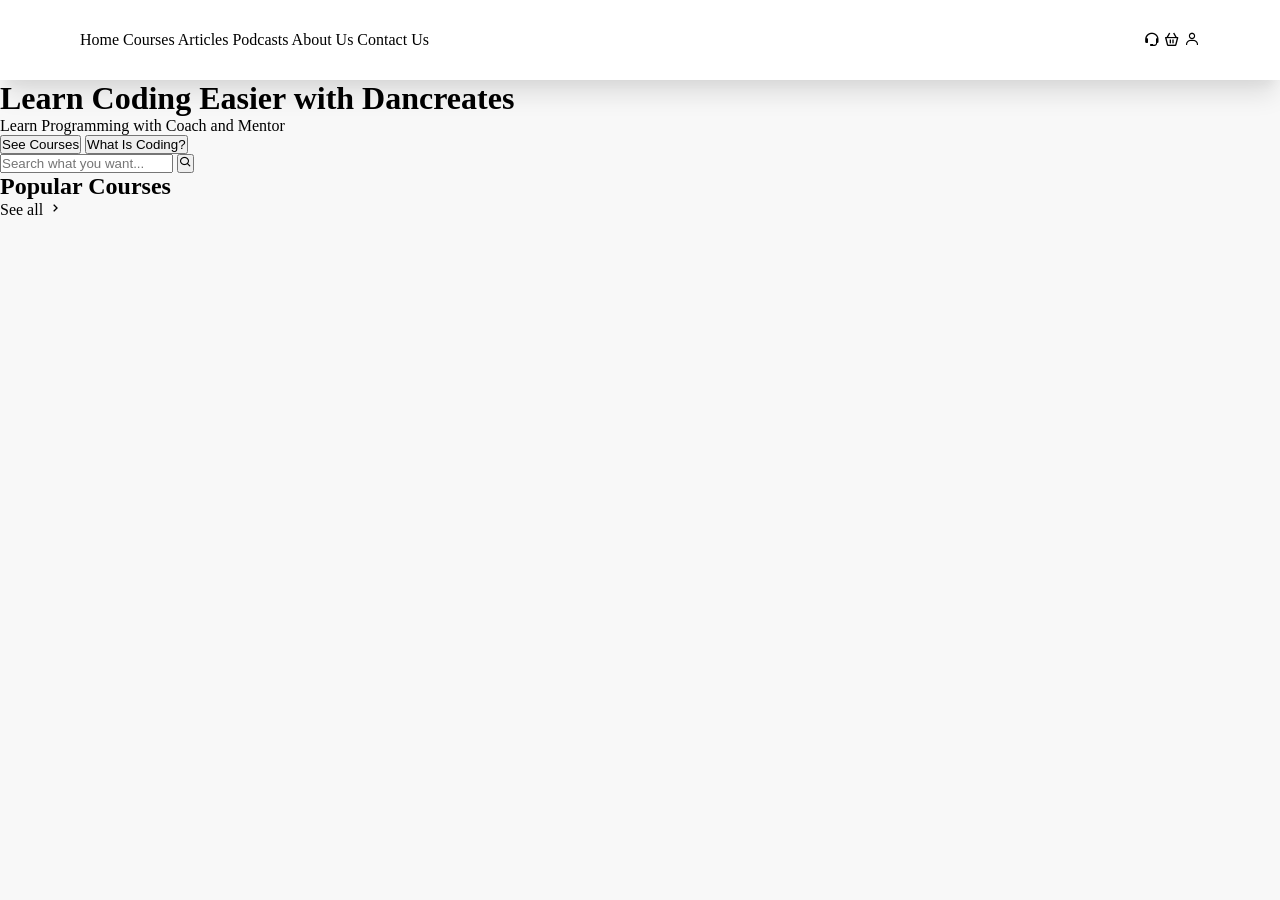
==== index.html @ e84c72ce "modified" ====
<!doctype html>
<html lang="en">
    <head>
        <meta charset="UTF-8">
        <meta name="viewpoint"  content= "width=device-width, initial scale=1.0">
        <link href='https://unpkg.com/boxicons@2.1.4/css/boxicons.min.css' rel='stylesheet'> <!--read about the link-->
        <link rel=" stylesheet" href="style.css">
        <title> Online Education Landing Page | Dancreates</title>
    </head>

    <body>
        <nav>
            <div class = "left">
                <div class = "logo">
                    <!--<img src = "assets/logo.png">-->
                </div>
                <div class = "links">
                    <a href = "#">Home</a> <!--read about this line-->
                    <a href = "#">Courses</a>
                    <a href = "#">Articles</a>
                    <a href = "#">Podcasts</a>
                    <a href = "#">About Us</a>
                    <a href = "#">Contact Us</a>
                </div>
            </div>
            
            <div class = "buttons">
                <a href="#"><i class='bx bx-support'></i></a>  <!--read about this line-->
                <a href="#"><i class='bx bx-basket'></i></a>
                <a href="#"><i class='bx bx-user'></i></a>
            </div>
        </nav>

        <header>  <!--more readiing-->
            <div class = "info">
                <h1>Learn Coding Easier with Dancreates</h1>
                <p>Learn Programming with Coach and Mentor</p>
            </div>
            <div class = "buttons">
                <button class = "see-all">See Courses</button>
                <button>What Is Coding?</button>
            </div>
            <div class = "search">
                <input type="text" placeholder = "Search what you want...">
                <button><i class= 'bx bx-search'></i></button>
            </div>            
        </header>
        <div class = "content">
            <div class = "separator">
                <h2>Popular Courses</h2>
                <a href="#">See all <i class = 'bx bx-chevron-right'></i></a>
            </div>
        </div>
    </body>
    
</html>
---- style.css ----
@import url('https://fonts.googleapis.com/css2?family=Lato:ital,wght@0,100;0,300;0,400;0,700;0,900;1,100;1,300;1,400;1,700;1,900&display=swap');

*{
    margin: 0;
    padding: 0;
    box-sizing: border-box; /*read about box-sizing*/
    font-family: 'Lato' sans-serif;
}

a{
    text-decoration: none;
    color: #000;
    transition: all 0.3s ease; /*read about transition*/
}

a:hover{
    color: #4361ee;
}

body{
    background-color: #f8f8f8;
}

nav{
    display: flex; /*read about display*/
    align-items: center;
    justify-content: space-between; /*read about justify-content*/
    padding:0 80px;
    height: 80px; /*read*/
    background-color: #fff;
    box-shadow: rgba(0, 0, 0, 0.1) 0px 20px 25px -5px,  rgba(0, 0, 0, 0.04) 0px 10px 10px -5px;
}

nav.lef{
    display: flex;
    align-items: center;
    gap: 20px;
}


nav.buttons{
    display: flex;
    gap: 14px;
}
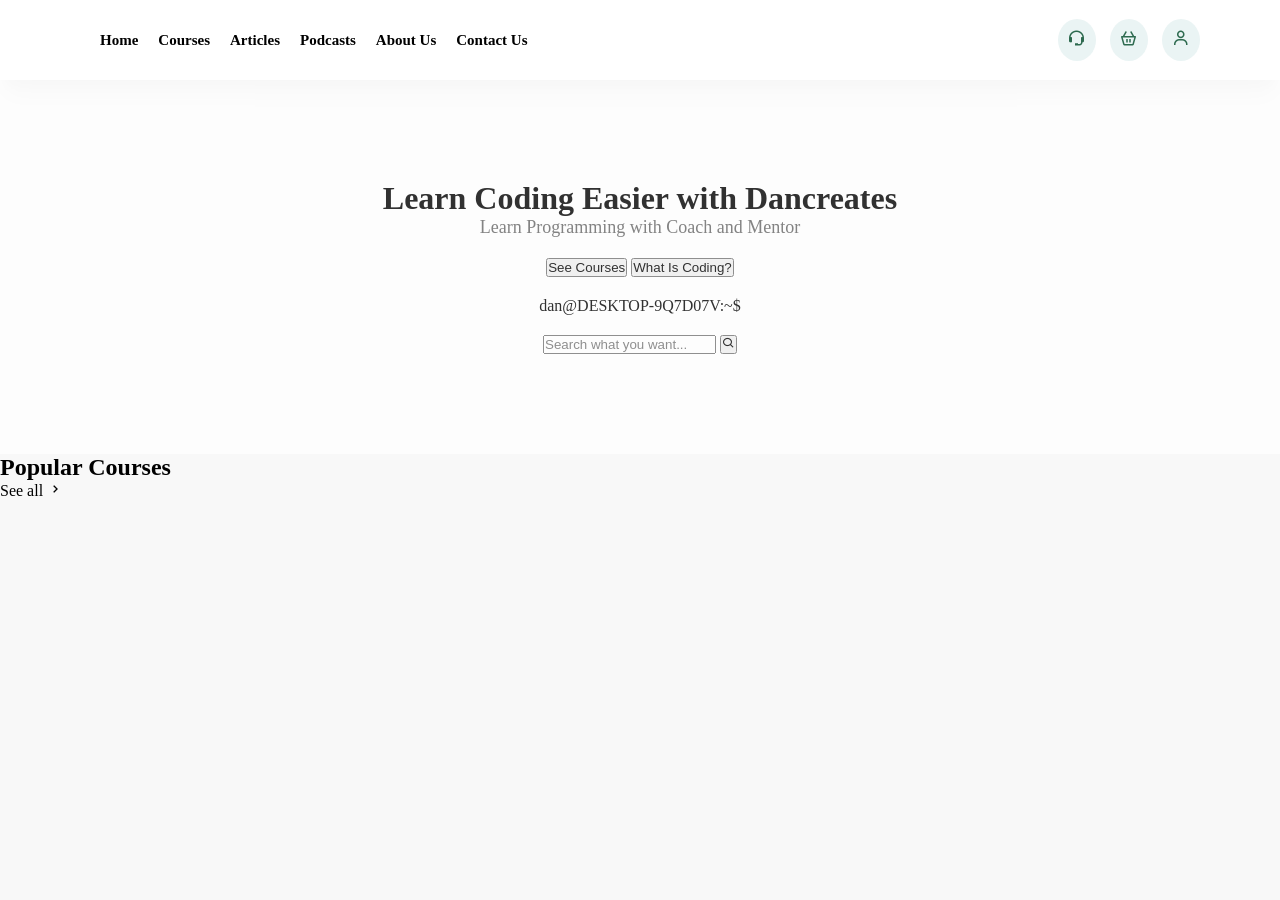
==== commit fb04ea9e: "Update project" ====
--- a/index.html
+++ b/index.html
@@ -40,7 +40,7 @@
                 <button class = "see-all">See Courses</button>
                 <button>What Is Coding?</button>
             </div>
-            <div class = "search">
+dan@DESKTOP-9Q7D07V:~$             <div class = "search">
                 <input type="text" placeholder = "Search what you want...">
                 <button><i class= 'bx bx-search'></i></button>
             </div>            
--- a/style.css
+++ b/style.css
@@ -31,14 +31,54 @@
     box-shadow: rgba(0, 0, 0, 0.1) 0px 20px 25px -5px,  rgba(0, 0, 0, 0.04) 0px 10px 10px -5px;
 }
 
-nav.lef{
+nav .left{
     display: flex;
     align-items: center;
     gap: 20px;
 }
 
+/*nav .left .logo img*/
 
-nav.buttons{
+nav .left .links{
+    display: flex;
+    gap: 20px;
+    font-size: 15px;
+    font-weight: bold;
+}
+
+nav .buttons{       /*where are working*/
     display: flex;
     gap: 14px;
 }
+
+nav .buttons a{
+    background-color: #eaf4f4;
+    padding: 10px;
+    color: #2d6a4f;
+    border-radius: 50%;
+    font-size: 18px;
+}
+
+header{
+    display: flex;
+    flex-direction: column;
+    align-items: center;
+    padding: 100px 0;/*top and bottom padding set to 100px while left and right padding is set to 0*/
+    justify-content: center;
+    text-align: center;
+    gap: 20px;
+    background-color: #fff;
+    opacity: 0.8;
+    /*background image*/
+}
+
+header .info h1{
+    font-weight: 900;
+    background:#fff;
+}
+
+header .info p{
+    color: #666;
+    font-size: 18px;
+    margin-top: 
+}
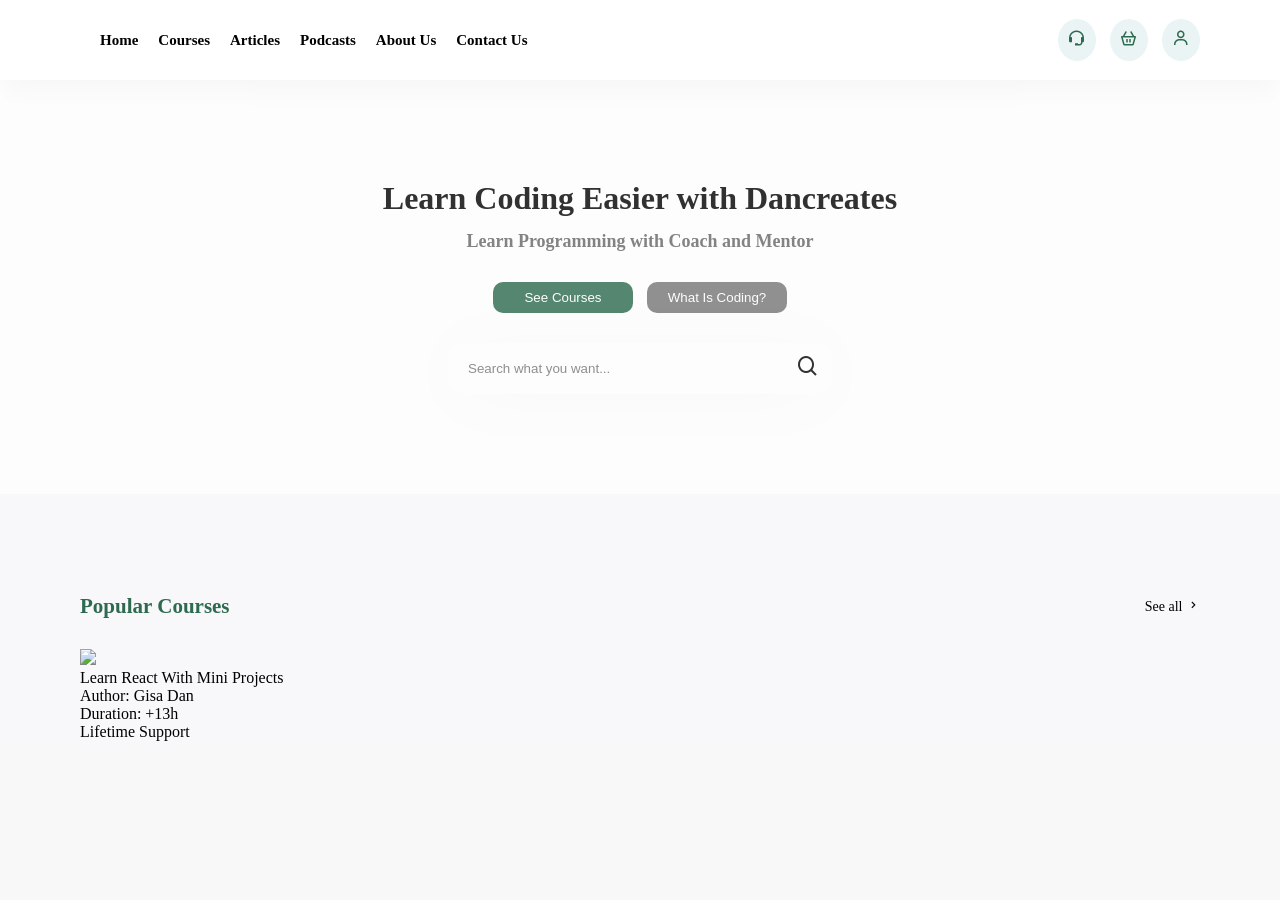
==== commit 307c60bd: "added course 1" ====
--- a/index.html
+++ b/index.html
@@ -40,9 +40,9 @@
                 <button class = "see-all">See Courses</button>
                 <button>What Is Coding?</button>
             </div>
-dan@DESKTOP-9Q7D07V:~$             <div class = "search">
+            <div class = "search">
                 <input type="text" placeholder = "Search what you want...">
-                <button><i class= 'bx bx-search'></i></button>
+             <button><i class= 'bx bx-search'></i></button>
             </div>            
         </header>
         <div class = "content">
@@ -50,6 +50,19 @@
                 <h2>Popular Courses</h2>
                 <a href="#">See all <i class = 'bx bx-chevron-right'></i></a>
             </div>
+            <div class="courses">
+                <div class="item">
+                    <div class="top">
+                        <img src = "assets/courses-1.jpg">
+                        <div class="info">
+                            <a href="#">Learn React With Mini Projects</a>
+                            <p>Author: Gisa Dan</p>
+                            <p>Duration: +13h</p>
+                            <p>Lifetime Support</p>
+                        </div>
+                    </div>
+                </div>
+            </div>
         </div>
     </body>
     
--- a/style.css
+++ b/style.css
@@ -80,5 +80,72 @@
 header .info p{
     color: #666;
     font-size: 18px;
-    margin-top: 
+    margin-top: 14px;
+    font-weight: bold;
+    background: #fff;
 }
+
+header .buttons{
+    display: flex;
+    gap: 14px;
+    margin-top: 10px;
+}
+
+header .buttons button{
+    border: none;
+    padding: 8px;
+    width: 140px;
+    border-radius: 10px;
+    background-color: #777;
+    color:#fff;
+    cursor: pointer;
+}
+
+header .buttons button.see-all{
+    background-color: #2d6a4f;
+}
+
+header .search{
+    position: relative;
+    width: 30%;
+    margin-top: 10px;
+}
+
+header .search input{
+    width: 100%;
+    padding: 18px 20px;
+    border: none;
+    border-radius: 18px;
+    box-shadow: 0px 4px 70px -10px rgba(0, 0, 0, 0.06);
+    outline: none;
+}
+
+header .search button{
+    position: absolute;
+    right: 0;
+    padding: 12px;
+    font-size: 24px;
+    border: none;
+    background-color: transparent;
+    cursor: pointer;
+}
+
+.content{
+    background-color: #f8f8fa;
+    padding: 100px 80px 0;
+}
+
+.content .separator{
+    display: flex;
+    align-items: center;
+    gap: 2px;
+    color: #2d6a4f;
+    font-size: 14px;
+}
+
+.content .separator{
+    display: flex;
+    align-items: center;
+    justify-content: space-between;
+    margin-bottom:30px;
+}
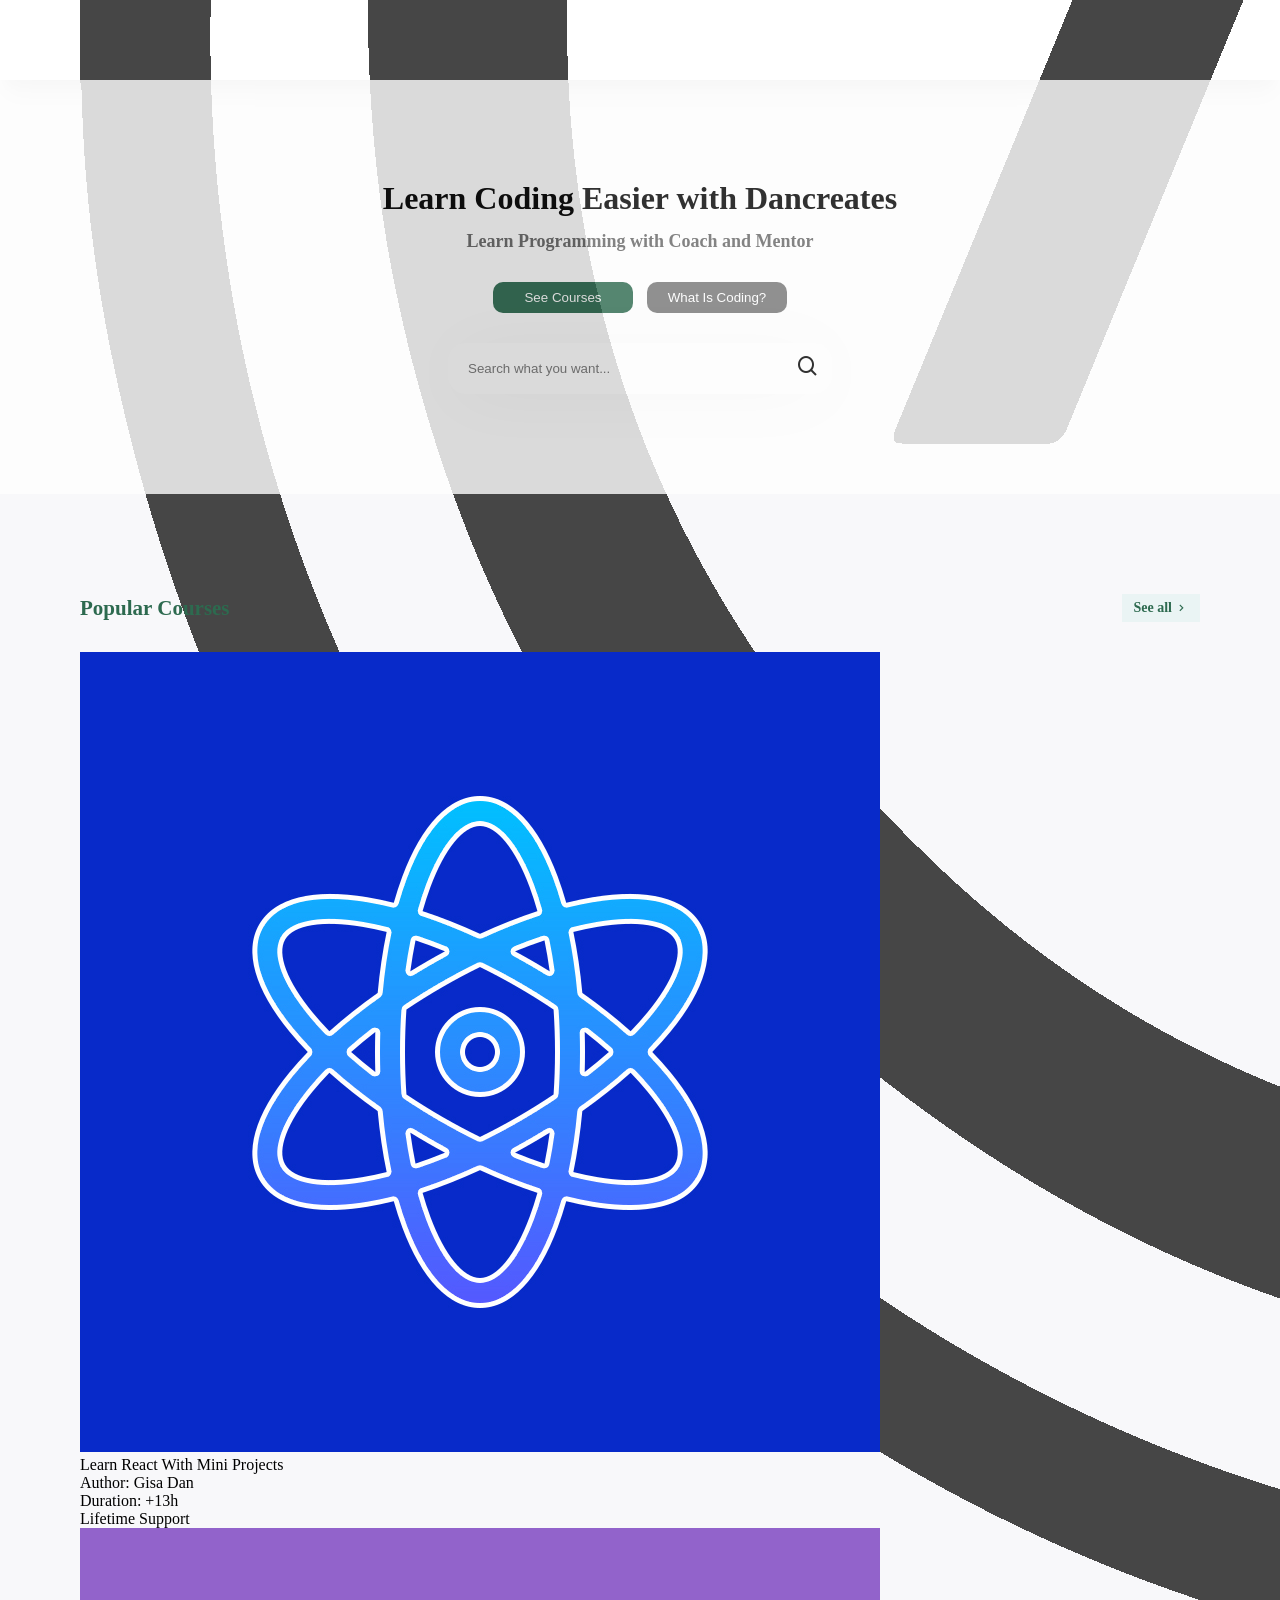
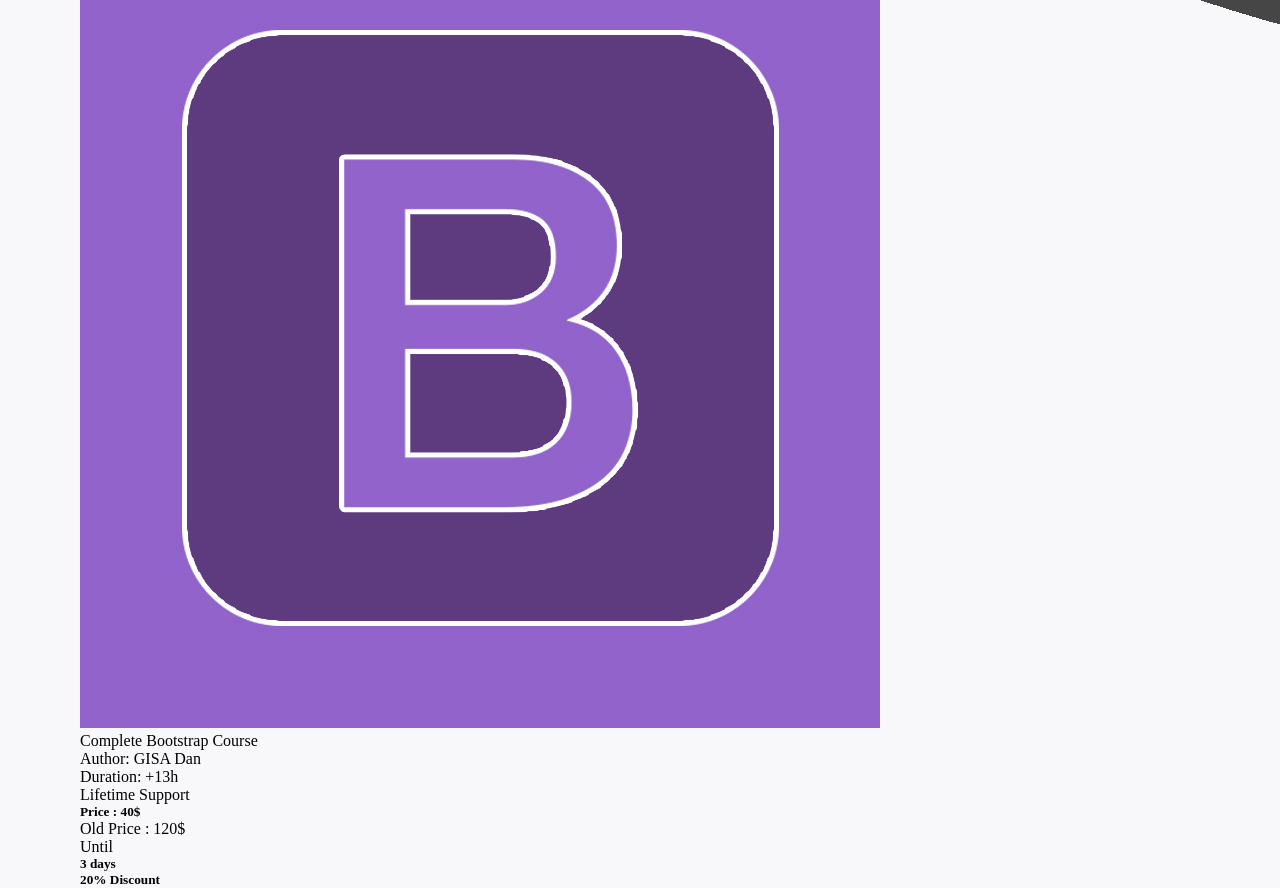
==== commit 66d26d07: "added course2" ====
--- a/index.html
+++ b/index.html
@@ -12,7 +12,7 @@
         <nav>
             <div class = "left">
                 <div class = "logo">
-                    <!--<img src = "assets/logo.png">-->
+                    <img src = "assets/logo.png">
                 </div>
                 <div class = "links">
                     <a href = "#">Home</a> <!--read about this line-->
@@ -53,12 +53,36 @@
             <div class="courses">
                 <div class="item">
                     <div class="top">
-                        <img src = "assets/courses-1.jpg">
+                        <img src = "assets/course-1.jpg">
                         <div class="info">
                             <a href="#">Learn React With Mini Projects</a>
                             <p>Author: Gisa Dan</p>
                             <p>Duration: +13h</p>
                             <p>Lifetime Support</p>
+                        </div>
+                    </div>
+                    <div class="item">
+                        <div class="top">
+                            <img src = "assets/course-2.jpg">
+                            <div class="info">
+                                <a href="#">Complete Bootstrap Course</a>
+                                <p>Author: GISA Dan</p>
+                                <p>Duration: +13h</p>
+                                <p>Lifetime Support</p>
+                            </div>
+                        </div>
+                        <div class="bottom">
+                            <div class="price">
+                                <h5>Price : 40$</h5>
+                                <p>Old Price : 120$</p>
+                            </div>
+                            <div class="discount">
+                                <div class="time">
+                                    <p>Until</p>
+                                    <h5>3 days</h5>
+                                </div>
+                                <h5><span>20%</span> Discount</h5>
+                            </div>
                         </div>
                     </div>
                 </div>
--- a/style.css
+++ b/style.css
@@ -1,151 +1,163 @@
-@import url('https://fonts.googleapis.com/css2?family=Lato:ital,wght@0,100;0,300;0,400;0,700;0,900;1,100;1,300;1,400;1,700;1,900&display=swap');
-
-*{
-    margin: 0;
-    padding: 0;
-    box-sizing: border-box; /*read about box-sizing*/
-    font-family: 'Lato' sans-serif;
-}
-
-a{
-    text-decoration: none;
-    color: #000;
-    transition: all 0.3s ease; /*read about transition*/
-}
-
-a:hover{
-    color: #4361ee;
-}
-
-body{
-    background-color: #f8f8f8;
-}
-
-nav{
-    display: flex; /*read about display*/
-    align-items: center;
-    justify-content: space-between; /*read about justify-content*/
-    padding:0 80px;
-    height: 80px; /*read*/
-    background-color: #fff;
-    box-shadow: rgba(0, 0, 0, 0.1) 0px 20px 25px -5px,  rgba(0, 0, 0, 0.04) 0px 10px 10px -5px;
-}
-
-nav .left{
-    display: flex;
-    align-items: center;
-    gap: 20px;
-}
-
-/*nav .left .logo img*/
-
-nav .left .links{
-    display: flex;
-    gap: 20px;
-    font-size: 15px;
-    font-weight: bold;
-}
-
-nav .buttons{       /*where are working*/
-    display: flex;
-    gap: 14px;
-}
-
-nav .buttons a{
-    background-color: #eaf4f4;
-    padding: 10px;
-    color: #2d6a4f;
-    border-radius: 50%;
-    font-size: 18px;
-}
-
-header{
-    display: flex;
-    flex-direction: column;
-    align-items: center;
-    padding: 100px 0;/*top and bottom padding set to 100px while left and right padding is set to 0*/
-    justify-content: center;
-    text-align: center;
-    gap: 20px;
-    background-color: #fff;
-    opacity: 0.8;
-    /*background image*/
-}
-
-header .info h1{
-    font-weight: 900;
-    background:#fff;
-}
-
-header .info p{
-    color: #666;
-    font-size: 18px;
-    margin-top: 14px;
-    font-weight: bold;
-    background: #fff;
-}
-
-header .buttons{
-    display: flex;
-    gap: 14px;
-    margin-top: 10px;
-}
-
-header .buttons button{
-    border: none;
-    padding: 8px;
-    width: 140px;
-    border-radius: 10px;
-    background-color: #777;
-    color:#fff;
-    cursor: pointer;
-}
-
-header .buttons button.see-all{
-    background-color: #2d6a4f;
-}
-
-header .search{
-    position: relative;
-    width: 30%;
-    margin-top: 10px;
-}
-
-header .search input{
-    width: 100%;
-    padding: 18px 20px;
-    border: none;
-    border-radius: 18px;
-    box-shadow: 0px 4px 70px -10px rgba(0, 0, 0, 0.06);
-    outline: none;
-}
-
-header .search button{
-    position: absolute;
-    right: 0;
-    padding: 12px;
-    font-size: 24px;
-    border: none;
-    background-color: transparent;
-    cursor: pointer;
-}
-
-.content{
-    background-color: #f8f8fa;
-    padding: 100px 80px 0;
-}
-
-.content .separator{
-    display: flex;
-    align-items: center;
-    gap: 2px;
-    color: #2d6a4f;
-    font-size: 14px;
-}
-
-.content .separator{
-    display: flex;
-    align-items: center;
-    justify-content: space-between;
-    margin-bottom:30px;
-}+@import url('https://fonts.googleapis.com/css2?family=Lato:ital,wght@0,100;0,300;0,400;0,700;0,900;1,100;1,300;1,400;1,700;1,900&display=swap');
+
+*{
+    margin: 0;
+    padding: 0;
+    box-sizing: border-box; /*read about box-sizing*/
+    font-family: 'Lato' sans-serif;
+}
+
+a{
+    text-decoration: none;
+    color: #000;
+    transition: all 0.3s ease; /*read about transition*/
+}
+
+a:hover{
+    color: #4361ee;
+}
+
+body{
+    background-color: #f8f8f8;
+}
+
+nav{
+    display: flex; /*read about display*/
+    align-items: center;
+    justify-content: space-between; /*read about justify-content*/
+    padding:0 80px;
+    height: 80px; /*read*/
+    background-color: #fff;
+    box-shadow: rgba(0, 0, 0, 0.1) 0px 20px 25px -5px,  rgba(0, 0, 0, 0.04) 0px 10px 10px -5px;
+}
+
+nav .left{
+    display: flex;
+    align-items: center;
+    gap: 20px;
+}
+
+/*nav .left .logo img*/
+
+nav .left .links{
+    display: flex;
+    gap: 20px;
+    font-size: 15px;
+    font-weight: bold;
+}
+
+nav .buttons{       /*where are working*/
+    display: flex;
+    gap: 14px;
+}
+
+nav .buttons a{
+    background-color: #eaf4f4;
+    padding: 10px;
+    color: #2d6a4f;
+    border-radius: 50%;
+    font-size: 18px;
+}
+
+header{
+    display: flex;
+    flex-direction: column;
+    align-items: center;
+    padding: 100px 0;/*top and bottom padding set to 100px while left and right padding is set to 0*/
+    justify-content: center;
+    text-align: center;
+    gap: 20px;
+    background-color: #fff;
+    opacity: 0.8;
+    /*background image*/
+}
+
+header .info h1{
+    font-weight: 900;
+    background:#fff;
+}
+
+header .info p{
+    color: #666;
+    font-size: 18px;
+    margin-top: 14px;
+    font-weight: bold;
+    background: #fff;
+}
+
+header .buttons{
+    display: flex;
+    gap: 14px;
+    margin-top: 10px;
+}
+
+header .buttons button{
+    border: none;
+    padding: 8px;
+    width: 140px;
+    border-radius: 10px;
+    background-color: #777;
+    color:#fff;
+    cursor: pointer;
+}
+
+header .buttons button.see-all{
+    background-color: #2d6a4f;
+}
+
+header .search{
+    position: relative;
+    width: 30%;
+    margin-top: 10px;
+}
+
+header .search input{
+    width: 100%;
+    padding: 18px 20px;
+    border: none;
+    border-radius: 18px;
+    box-shadow: 0px 4px 70px -10px rgba(0, 0, 0, 0.06);
+    outline: none;
+}
+
+header .search button{
+    position: absolute;
+    right: 0;
+    padding: 12px;
+    font-size: 24px;
+    border: none;
+    background-color: transparent;
+    cursor: pointer;
+}
+
+.content{
+    background-color: #f8f8fa;
+    padding: 100px 80px 0;
+}
+
+.content .separator{
+    display: flex;
+    align-items: center;
+    gap: 2px;
+    color: #2d6a4f;
+    font-size: 14px;
+}
+
+.content .separator{
+    display: flex;
+    align-items: center;
+    justify-content: space-between;
+    margin-bottom:30px;
+}
+
+.content .separator a,
+.content .articles .item .bottom a{
+    display: flex;
+    align-items: center;
+    gap: 2px;
+    padding: 6px 12px;
+    background-color: #eaf4f4;
+    color: #2d6a4f;
+    font-size: 14px;
+    font-weight: bold;
+}
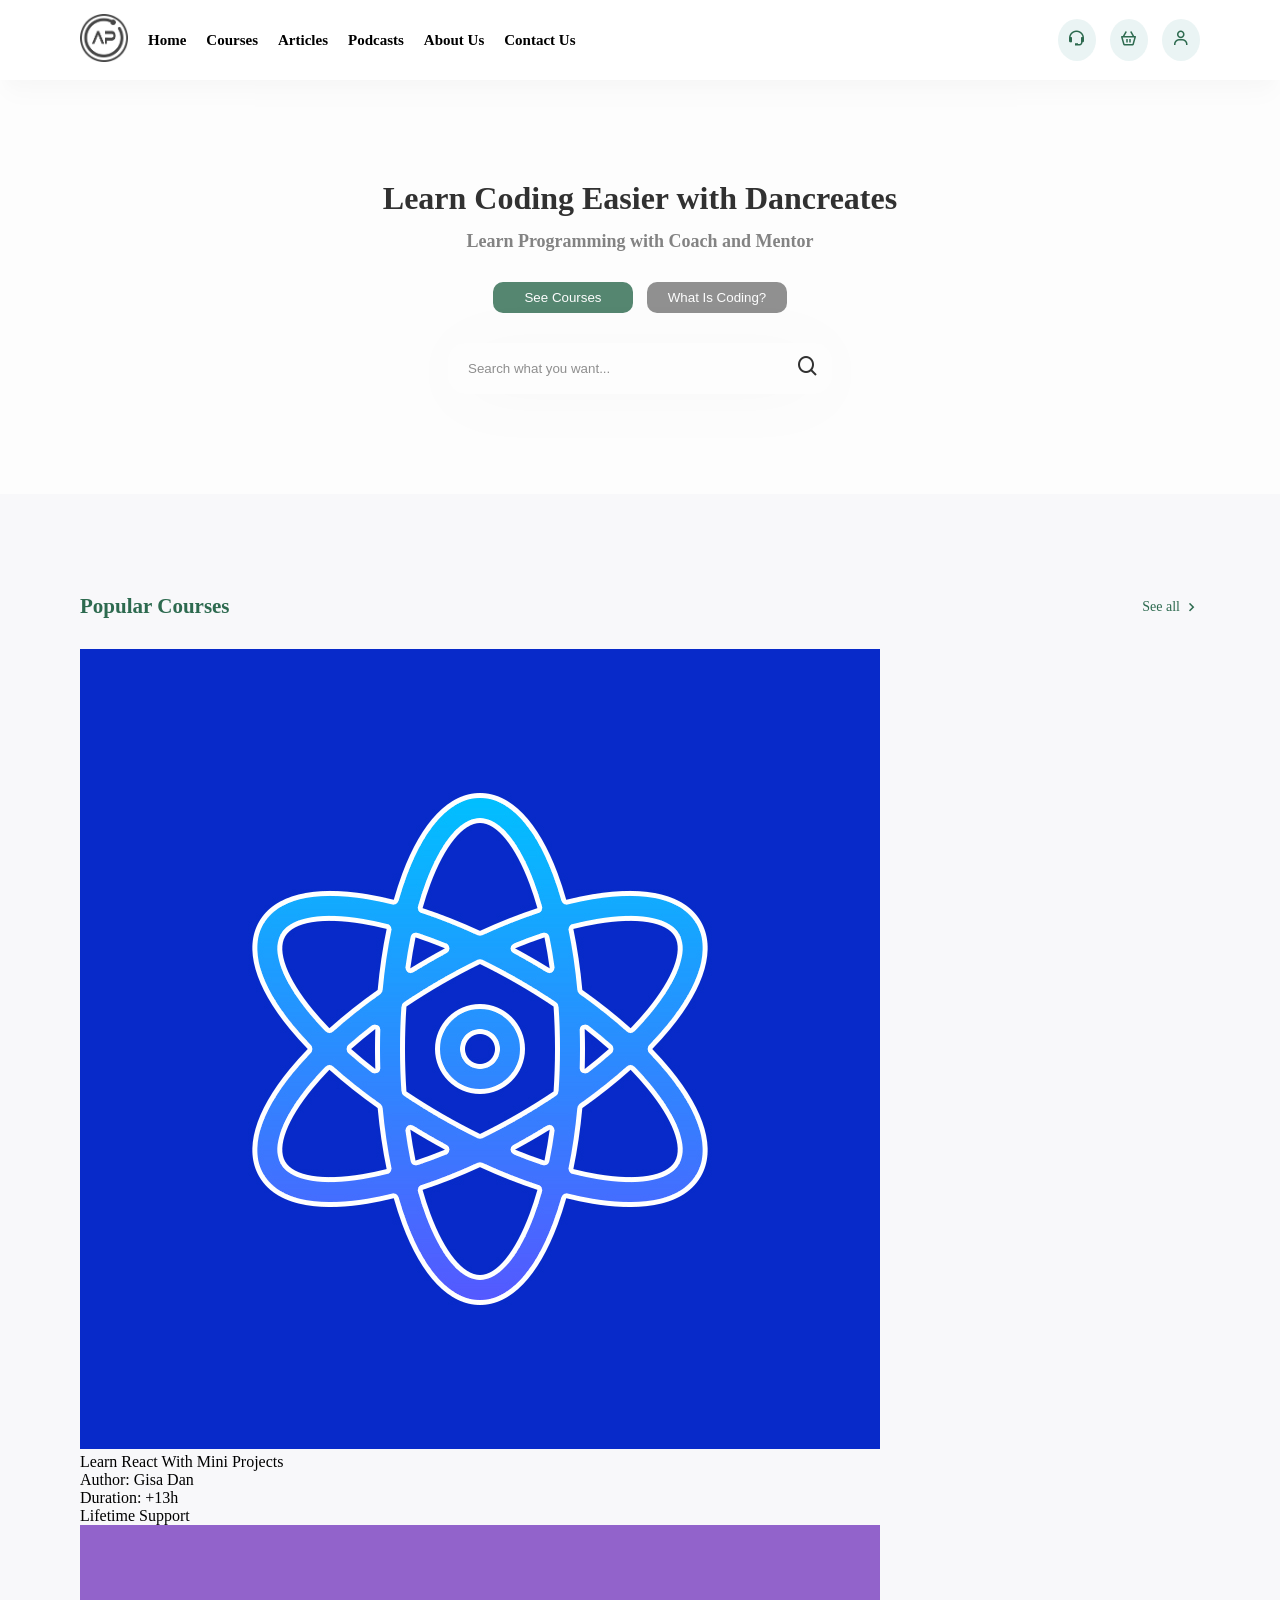
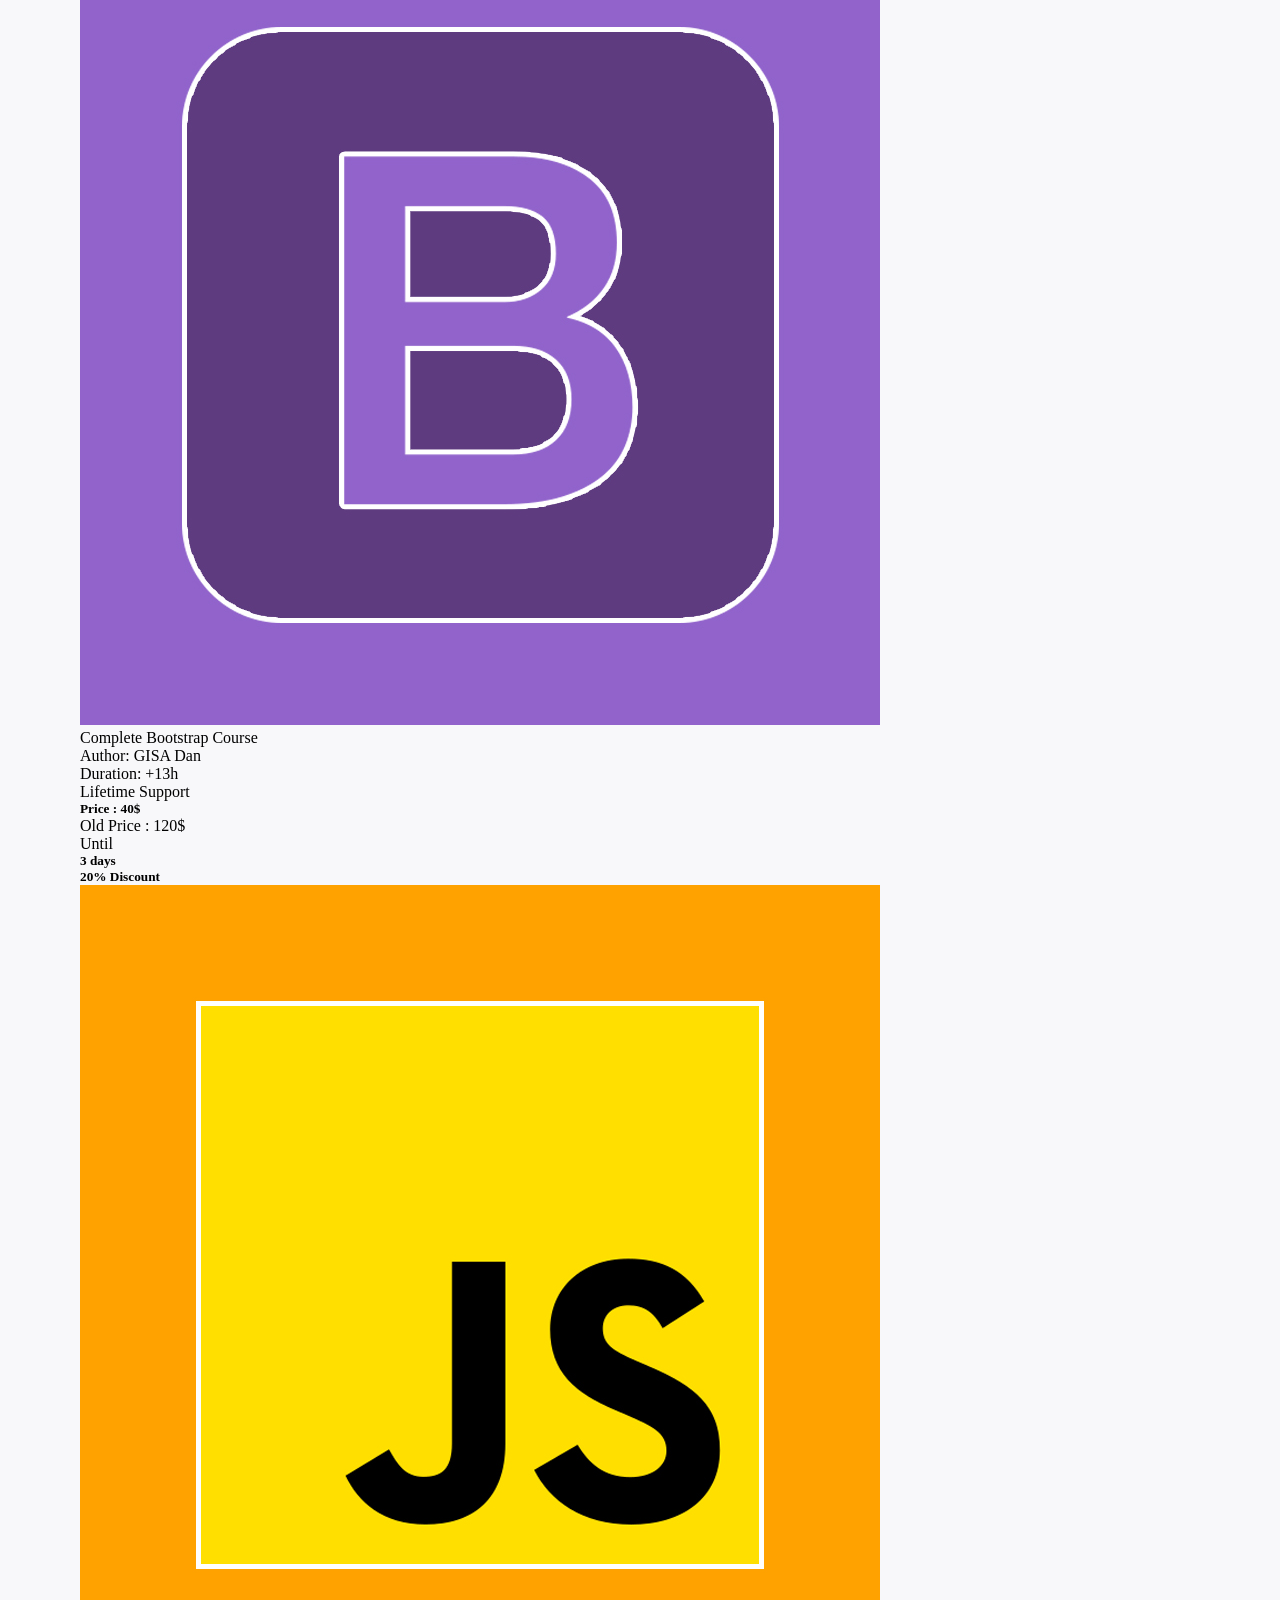
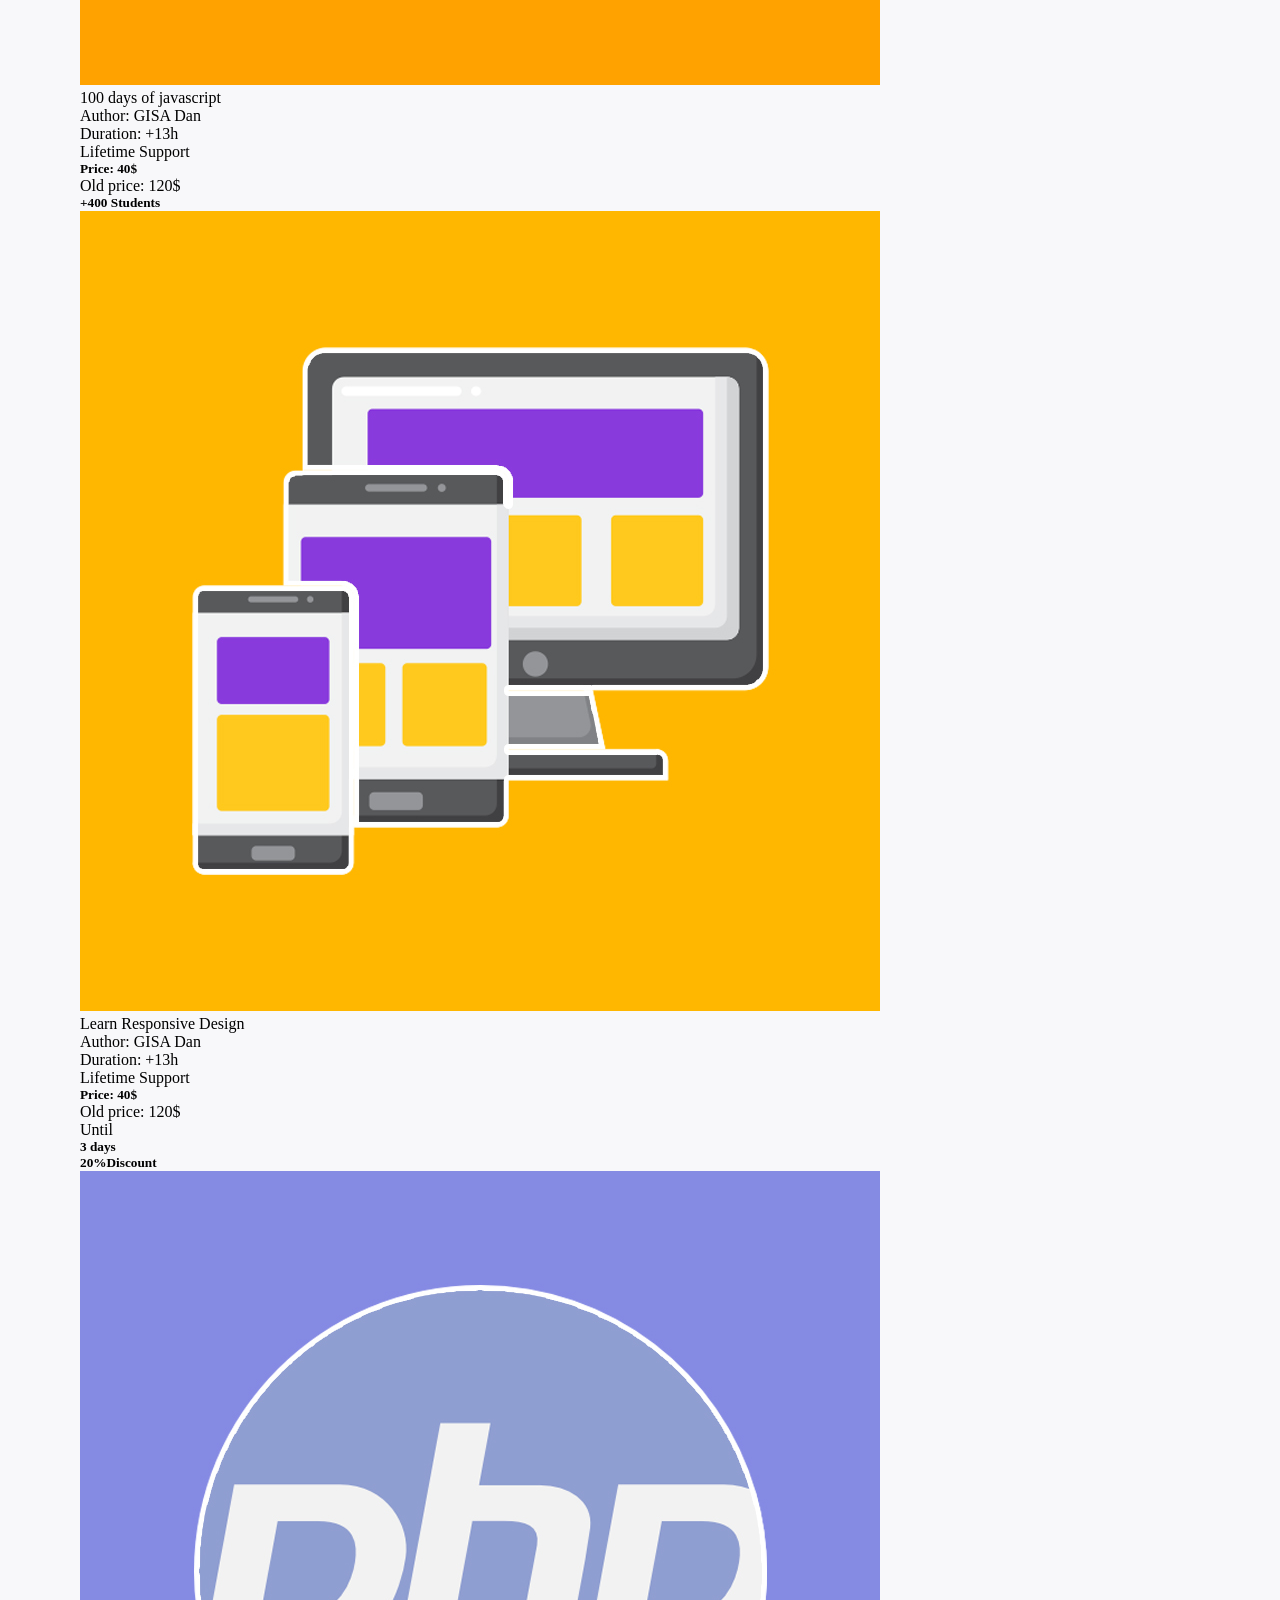
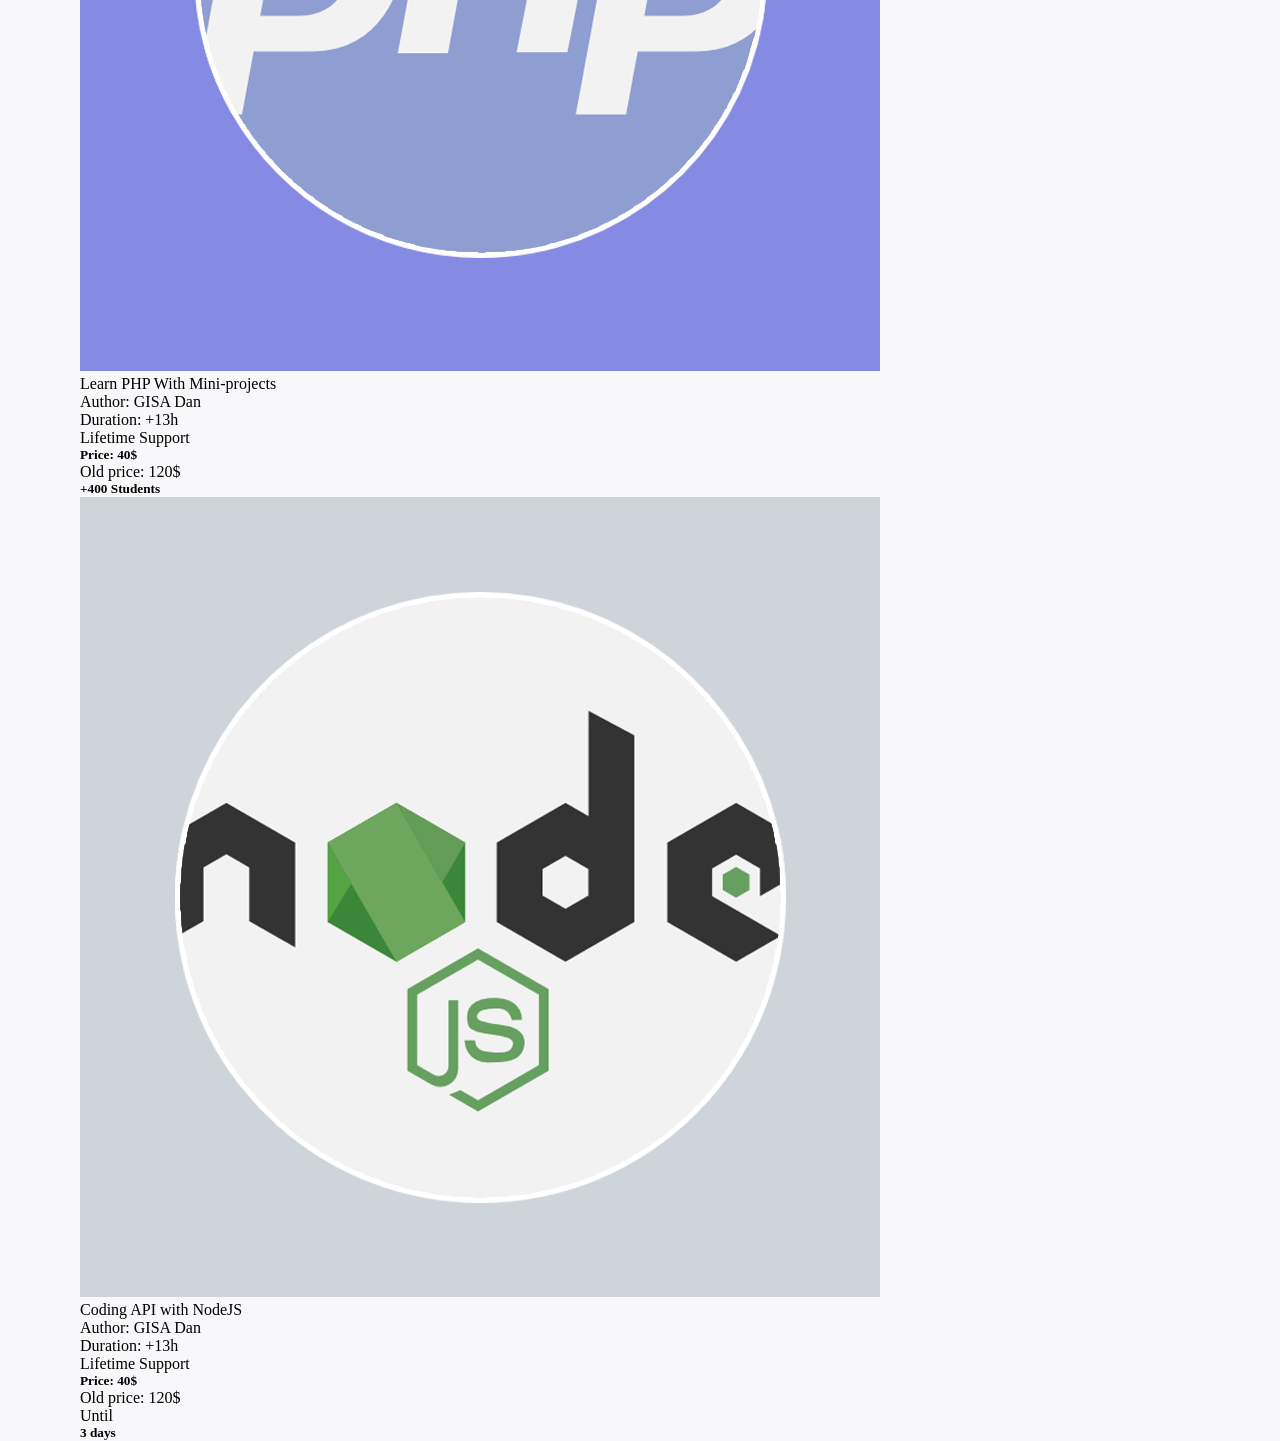
==== commit 108f8de7: "added courses" ====
--- a/index.html
+++ b/index.html
@@ -85,8 +85,90 @@
                             </div>
                         </div>
                     </div>
-                </div>
-            </div>
+                    <div class="item">
+                        <div class="top">
+                            <img src="assets/course-3.jpg">
+                            <div class="info">
+                                <a href="#">100 days of javascript</a>
+                                <p>Author: GISA Dan</p>
+                                <p>Duration: +13h</p>
+                                <p>Lifetime Support</p>
+                            </div>
+                        </div>
+                        <div class="bottom">
+                            <div class="price">
+                                <h5>Price: 40$</h5>
+                                <p>Old price: 120$</p>
+                            </div>
+                            <h5 class="tag"><span>+400</span> Students</h5>
+                        </div>
+                    </div>
+                    <div class="item">
+                        <div class="top">
+                            <img src="assets/course-4.jpg">
+                            <div class="info">
+                                <a href="#">Learn Responsive Design</a>
+                                <p>Author: GISA Dan</p>
+                                <p>Duration: +13h</p>
+                                <p>Lifetime Support</p>
+                            </div>
+                        </div>
+                        <div class="bottom">
+                            <div class="price">
+                                <h5>Price: 40$</h5>
+                                <p>Old price: 120$</p>
+                            </div>
+                            <div class="discount">
+                                <div class="time">
+                                    <p>Until</p>
+                                    <h5>3 days</h5>
+                                </div>
+                                <h5><span>20%</span>Discount</h5>
+                            </div>
+                        </div>
+                    </div>
+                    <div class="item">
+                        <div class="top">
+                            <img src="assets/course-5.jpg">
+                            <div class="info">
+                                <a href="#">Learn PHP With Mini-projects</a>
+                                <p>Author: GISA Dan</p>
+                                <p>Duration: +13h</p>
+                                <p>Lifetime Support</p>
+                            </div>
+                        </div>
+                        <div class="bottom">
+                            <div class="price">
+                                <h5>Price: 40$</h5>
+                                <p>Old price: 120$</p>
+                            </div>
+                            <h5 class="tag"><span>+400</span> Students</h5>
+                        </div>
+                    </div>
+                    <div class="item">
+                        <div class="top">
+                            <img src="assets/course-6.jpg">
+                            <div class="info">
+                                <a href="#">Coding API with NodeJS</a>
+                                <p>Author: GISA Dan</p>
+                                <p>Duration: +13h</p>
+                                <p>Lifetime Support</p>
+                            </div>
+                        </div>
+                        <div class="bottom">
+                            <div class="price">
+                                <h5>Price: 40$</h5>
+                                <p>Old price: 120$</p>
+                            </div>
+                            <div class="discount">
+                                <div class="time"></div>
+                                    <p>Until</p>
+                                    <h5>3 days</h5>
+                            </div>
+                        </div>
+                    </div>
+                 </div>   
+
         </div>
     </body>
     
--- a/style.css
+++ b/style.css
@@ -1,163 +1,169 @@
-@import url('https://fonts.googleapis.com/css2?family=Lato:ital,wght@0,100;0,300;0,400;0,700;0,900;1,100;1,300;1,400;1,700;1,900&display=swap');
-
-*{
-    margin: 0;
-    padding: 0;
-    box-sizing: border-box; /*read about box-sizing*/
-    font-family: 'Lato' sans-serif;
-}
-
-a{
-    text-decoration: none;
-    color: #000;
-    transition: all 0.3s ease; /*read about transition*/
-}
-
-a:hover{
-    color: #4361ee;
-}
-
-body{
-    background-color: #f8f8f8;
-}
-
-nav{
-    display: flex; /*read about display*/
-    align-items: center;
-    justify-content: space-between; /*read about justify-content*/
-    padding:0 80px;
-    height: 80px; /*read*/
-    background-color: #fff;
-    box-shadow: rgba(0, 0, 0, 0.1) 0px 20px 25px -5px,  rgba(0, 0, 0, 0.04) 0px 10px 10px -5px;
-}
-
-nav .left{
-    display: flex;
-    align-items: center;
-    gap: 20px;
-}
-
-/*nav .left .logo img*/
-
-nav .left .links{
-    display: flex;
-    gap: 20px;
-    font-size: 15px;
-    font-weight: bold;
-}
-
-nav .buttons{       /*where are working*/
-    display: flex;
-    gap: 14px;
-}
-
-nav .buttons a{
-    background-color: #eaf4f4;
-    padding: 10px;
-    color: #2d6a4f;
-    border-radius: 50%;
-    font-size: 18px;
-}
-
-header{
-    display: flex;
-    flex-direction: column;
-    align-items: center;
-    padding: 100px 0;/*top and bottom padding set to 100px while left and right padding is set to 0*/
-    justify-content: center;
-    text-align: center;
-    gap: 20px;
-    background-color: #fff;
-    opacity: 0.8;
-    /*background image*/
-}
-
-header .info h1{
-    font-weight: 900;
-    background:#fff;
-}
-
-header .info p{
-    color: #666;
-    font-size: 18px;
-    margin-top: 14px;
-    font-weight: bold;
-    background: #fff;
-}
-
-header .buttons{
-    display: flex;
-    gap: 14px;
-    margin-top: 10px;
-}
-
-header .buttons button{
-    border: none;
-    padding: 8px;
-    width: 140px;
-    border-radius: 10px;
-    background-color: #777;
-    color:#fff;
-    cursor: pointer;
-}
-
-header .buttons button.see-all{
-    background-color: #2d6a4f;
-}
-
-header .search{
-    position: relative;
-    width: 30%;
-    margin-top: 10px;
-}
-
-header .search input{
-    width: 100%;
-    padding: 18px 20px;
-    border: none;
-    border-radius: 18px;
-    box-shadow: 0px 4px 70px -10px rgba(0, 0, 0, 0.06);
-    outline: none;
-}
-
-header .search button{
-    position: absolute;
-    right: 0;
-    padding: 12px;
-    font-size: 24px;
-    border: none;
-    background-color: transparent;
-    cursor: pointer;
-}
-
-.content{
-    background-color: #f8f8fa;
-    padding: 100px 80px 0;
-}
-
-.content .separator{
-    display: flex;
-    align-items: center;
-    gap: 2px;
-    color: #2d6a4f;
-    font-size: 14px;
-}
-
-.content .separator{
-    display: flex;
-    align-items: center;
-    justify-content: space-between;
-    margin-bottom:30px;
-}
-
-.content .separator a,
-.content .articles .item .bottom a{
-    display: flex;
-    align-items: center;
-    gap: 2px;
-    padding: 6px 12px;
-    background-color: #eaf4f4;
-    color: #2d6a4f;
-    font-size: 14px;
-    font-weight: bold;
-}
+@import url('https://fonts.googleapis.com/css2?family=Lato:ital,wght@0,100;0,300;0,400;0,700;0,900;1,100;1,300;1,400;1,700;1,900&display=swap');
+
+*{
+    margin: 0;
+    padding: 0;
+    box-sizing: border-box; /*read about box-sizing*/
+    font-family: 'Lato' sans-serif;
+}
+
+a{
+    text-decoration: none;
+    color: #000;
+    transition: all 0.3s ease; /*read about transition*/
+}
+
+a:hover{
+    color: #4361ee;
+}
+
+body{
+    background-color: #f8f8f8;
+}
+
+nav{
+    display: flex; /*read about display*/
+    align-items: center;
+    justify-content: space-between; /*read about justify-content*/
+    padding:0 80px;
+    height: 80px; /*read*/
+    background-color: #fff;
+    box-shadow: rgba(0, 0, 0, 0.1) 0px 20px 25px -5px,  rgba(0, 0, 0, 0.04) 0px 10px 10px -5px;
+}
+
+nav .left{
+    display: flex;
+    align-items: center;
+    gap: 20px;
+}
+
+nav .left .logo img{
+    width: 48px;
+    height: 48px;
+    object-fit: cover;
+}
+
+nav .left .links{
+    display: flex;
+    gap: 20px;
+    font-size: 15px;
+    font-weight: bold;
+}
+
+nav .buttons{       /*where are working*/
+    display: flex;
+    gap: 14px;
+}
+
+nav .buttons a{
+    background-color: #eaf4f4;
+    padding: 10px;
+    color: #2d6a4f;
+    border-radius: 50%;
+    font-size: 18px;
+}
+
+header{
+    display: flex;
+    flex-direction: column;
+    align-items: center;
+    padding: 100px 0;/*top and bottom padding set to 100px while left and right padding is set to 0*/
+    justify-content: center;
+    text-align: center;
+    gap: 20px;
+    background-color: #fff;
+    opacity: 0.8;
+    /*background image*/
+}
+
+header .info h1{
+    font-weight: 900;
+    background:#fff;
+}
+
+header .info p{
+    color: #666;
+    font-size: 18px;
+    margin-top: 14px;
+    font-weight: bold;
+    background: #fff;
+} 
+
+header .buttons{
+    display: flex;
+    gap: 14px;
+    margin-top: 10px;
+}
+
+header .buttons button{
+    border: none;
+    padding: 8px;
+    width: 140px;
+    border-radius: 10px;
+    background-color: #777;
+    color:#fff;
+    cursor: pointer;
+}
+
+header .buttons button.see-all{
+    background-color: #2d6a4f;
+}
+
+header .search{
+    position: relative;
+    width: 30%;
+    margin-top: 10px;
+}
+
+header .search input{
+    width: 100%;
+    padding: 18px 20px;
+    border: none;
+    border-radius: 18px;
+    box-shadow: 0px 4px 70px -10px rgba(0, 0, 0, 0.06);
+    outline: none;
+}
+
+header .search button{
+    position: absolute;
+    right: 0;
+    padding: 12px;
+    font-size: 24px;
+    border: none;
+    background-color: transparent;
+    cursor: pointer;
+}
+
+.content{
+    background-color: #f8f8fa;
+    padding: 100px 80px 0;
+}
+
+.content .separator{
+    display: flex;
+    align-items: center;
+    gap: 2px;
+    color: #2d6a4f;
+    font-size: 14px;
+}
+
+.content .separator{
+    display: flex;
+    align-items: center;
+    justify-content: space-between;
+    margin-bottom:30px;
+}
+
+.content .separator a,
+.content .articles .item .bottom a{
+    display: flex;
+    align-items: center;
+    gap: 2px;
+    color: #2d6a4f;
+    font-size: 14px;
+}
+
+.content .separator a i,
+.content .articles .item .bottom a i{
+    font-size: 18px;
+}
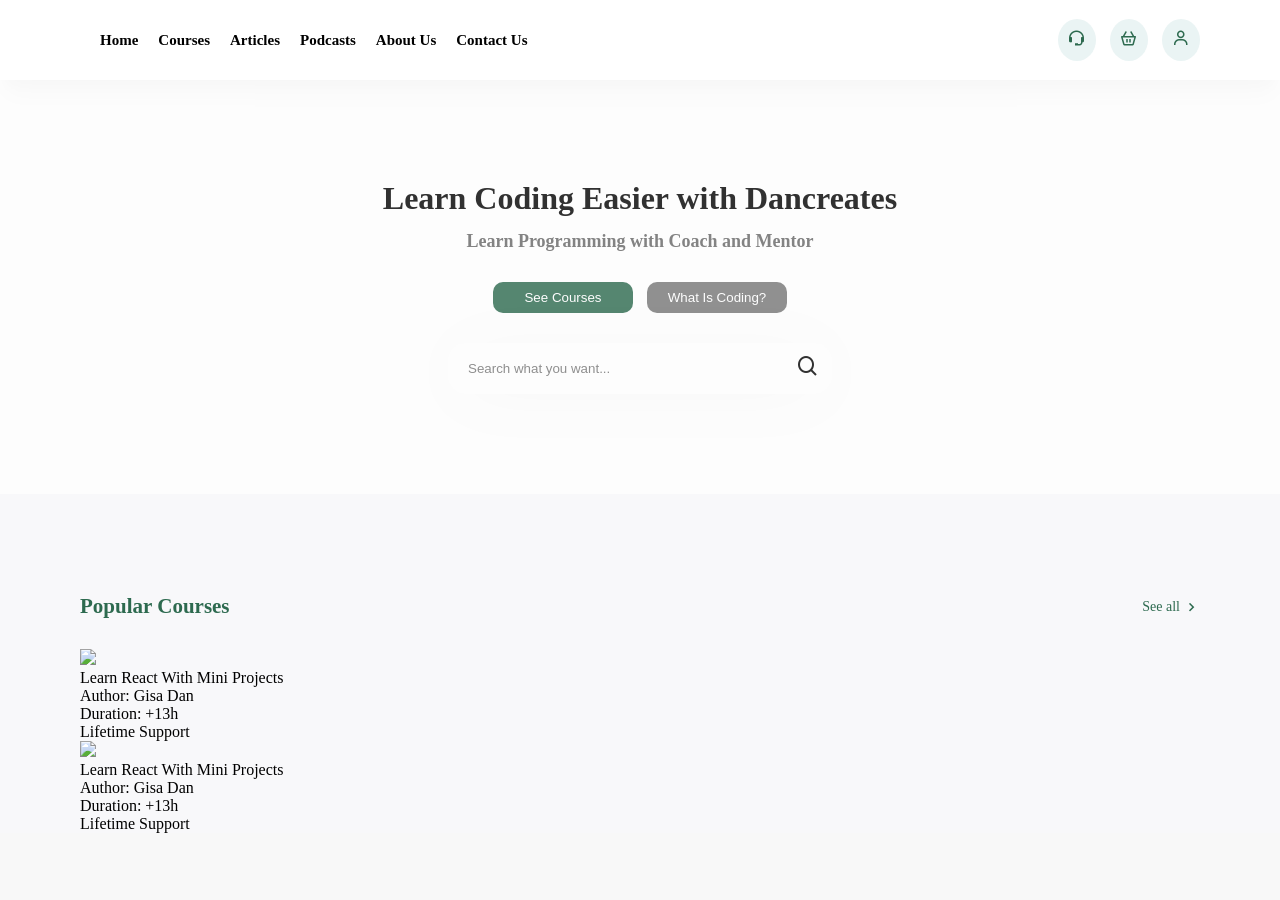
==== commit abbc3101: "added course2" ====
--- a/index.html
+++ b/index.html
@@ -12,7 +12,7 @@
         <nav>
             <div class = "left">
                 <div class = "logo">
-                    <img src = "assets/logo.png">
+                    <!--<img src = "assets/logo.png">-->
                 </div>
                 <div class = "links">
                     <a href = "#">Home</a> <!--read about this line-->
@@ -53,7 +53,7 @@
             <div class="courses">
                 <div class="item">
                     <div class="top">
-                        <img src = "assets/course-1.jpg">
+                        <img src = "assets/courses-1.jpg">
                         <div class="info">
                             <a href="#">Learn React With Mini Projects</a>
                             <p>Author: Gisa Dan</p>
@@ -61,114 +61,19 @@
                             <p>Lifetime Support</p>
                         </div>
                     </div>
-                    <div class="item">
-                        <div class="top">
-                            <img src = "assets/course-2.jpg">
-                            <div class="info">
-                                <a href="#">Complete Bootstrap Course</a>
-                                <p>Author: GISA Dan</p>
-                                <p>Duration: +13h</p>
-                                <p>Lifetime Support</p>
-                            </div>
-                        </div>
-                        <div class="bottom">
-                            <div class="price">
-                                <h5>Price : 40$</h5>
-                                <p>Old Price : 120$</p>
-                            </div>
-                            <div class="discount">
-                                <div class="time">
-                                    <p>Until</p>
-                                    <h5>3 days</h5>
-                                </div>
-                                <h5><span>20%</span> Discount</h5>
-                            </div>
+                </div>
+                <div class="item">
+                    <div class="top">
+                        <img src = "assets/courses-2.jpg">
+                        <div class="info">
+                            <a href="#">Learn React With Mini Projects</a>
+                            <p>Author: Gisa Dan</p>
+                            <p>Duration: +13h</p>
+                            <p>Lifetime Support</p>
                         </div>
                     </div>
-                    <div class="item">
-                        <div class="top">
-                            <img src="assets/course-3.jpg">
-                            <div class="info">
-                                <a href="#">100 days of javascript</a>
-                                <p>Author: GISA Dan</p>
-                                <p>Duration: +13h</p>
-                                <p>Lifetime Support</p>
-                            </div>
-                        </div>
-                        <div class="bottom">
-                            <div class="price">
-                                <h5>Price: 40$</h5>
-                                <p>Old price: 120$</p>
-                            </div>
-                            <h5 class="tag"><span>+400</span> Students</h5>
-                        </div>
-                    </div>
-                    <div class="item">
-                        <div class="top">
-                            <img src="assets/course-4.jpg">
-                            <div class="info">
-                                <a href="#">Learn Responsive Design</a>
-                                <p>Author: GISA Dan</p>
-                                <p>Duration: +13h</p>
-                                <p>Lifetime Support</p>
-                            </div>
-                        </div>
-                        <div class="bottom">
-                            <div class="price">
-                                <h5>Price: 40$</h5>
-                                <p>Old price: 120$</p>
-                            </div>
-                            <div class="discount">
-                                <div class="time">
-                                    <p>Until</p>
-                                    <h5>3 days</h5>
-                                </div>
-                                <h5><span>20%</span>Discount</h5>
-                            </div>
-                        </div>
-                    </div>
-                    <div class="item">
-                        <div class="top">
-                            <img src="assets/course-5.jpg">
-                            <div class="info">
-                                <a href="#">Learn PHP With Mini-projects</a>
-                                <p>Author: GISA Dan</p>
-                                <p>Duration: +13h</p>
-                                <p>Lifetime Support</p>
-                            </div>
-                        </div>
-                        <div class="bottom">
-                            <div class="price">
-                                <h5>Price: 40$</h5>
-                                <p>Old price: 120$</p>
-                            </div>
-                            <h5 class="tag"><span>+400</span> Students</h5>
-                        </div>
-                    </div>
-                    <div class="item">
-                        <div class="top">
-                            <img src="assets/course-6.jpg">
-                            <div class="info">
-                                <a href="#">Coding API with NodeJS</a>
-                                <p>Author: GISA Dan</p>
-                                <p>Duration: +13h</p>
-                                <p>Lifetime Support</p>
-                            </div>
-                        </div>
-                        <div class="bottom">
-                            <div class="price">
-                                <h5>Price: 40$</h5>
-                                <p>Old price: 120$</p>
-                            </div>
-                            <div class="discount">
-                                <div class="time"></div>
-                                    <p>Until</p>
-                                    <h5>3 days</h5>
-                            </div>
-                        </div>
-                    </div>
-                 </div>   
-
+                </div>
+            </div>
         </div>
     </body>
     
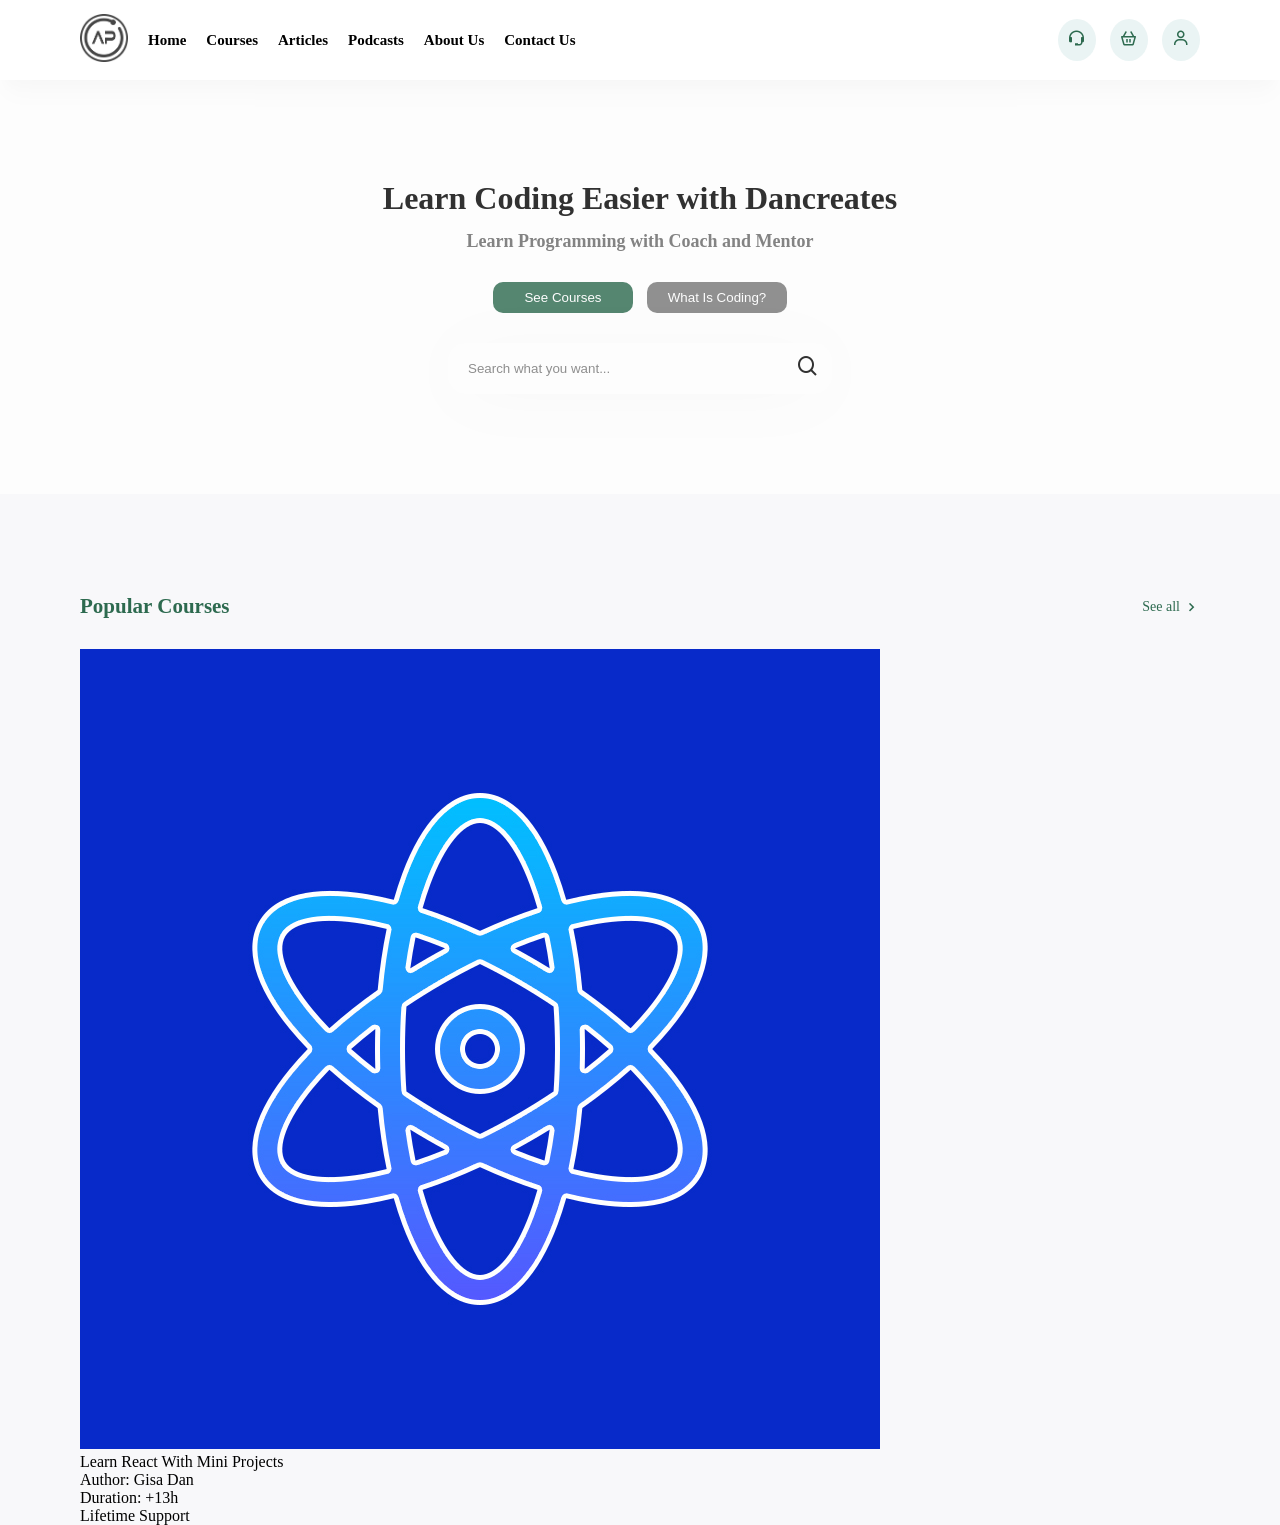
==== commit 3e288f55: "Merge branch 'main' of https://github.com/GISADan-eng/Eduplatform" ====
--- a/index.html
+++ b/index.html
@@ -12,7 +12,7 @@
         <nav>
             <div class = "left">
                 <div class = "logo">
-                    <!--<img src = "assets/logo.png">-->
+                    <img src = "assets/logo.png">
                 </div>
                 <div class = "links">
                     <a href = "#">Home</a> <!--read about this line-->
@@ -53,18 +53,7 @@
             <div class="courses">
                 <div class="item">
                     <div class="top">
-                        <img src = "assets/courses-1.jpg">
-                        <div class="info">
-                            <a href="#">Learn React With Mini Projects</a>
-                            <p>Author: Gisa Dan</p>
-                            <p>Duration: +13h</p>
-                            <p>Lifetime Support</p>
-                        </div>
-                    </div>
-                </div>
-                <div class="item">
-                    <div class="top">
-                        <img src = "assets/courses-2.jpg">
+                        <img src = "assets/course-1.jpg">
                         <div class="info">
                             <a href="#">Learn React With Mini Projects</a>
                             <p>Author: Gisa Dan</p>
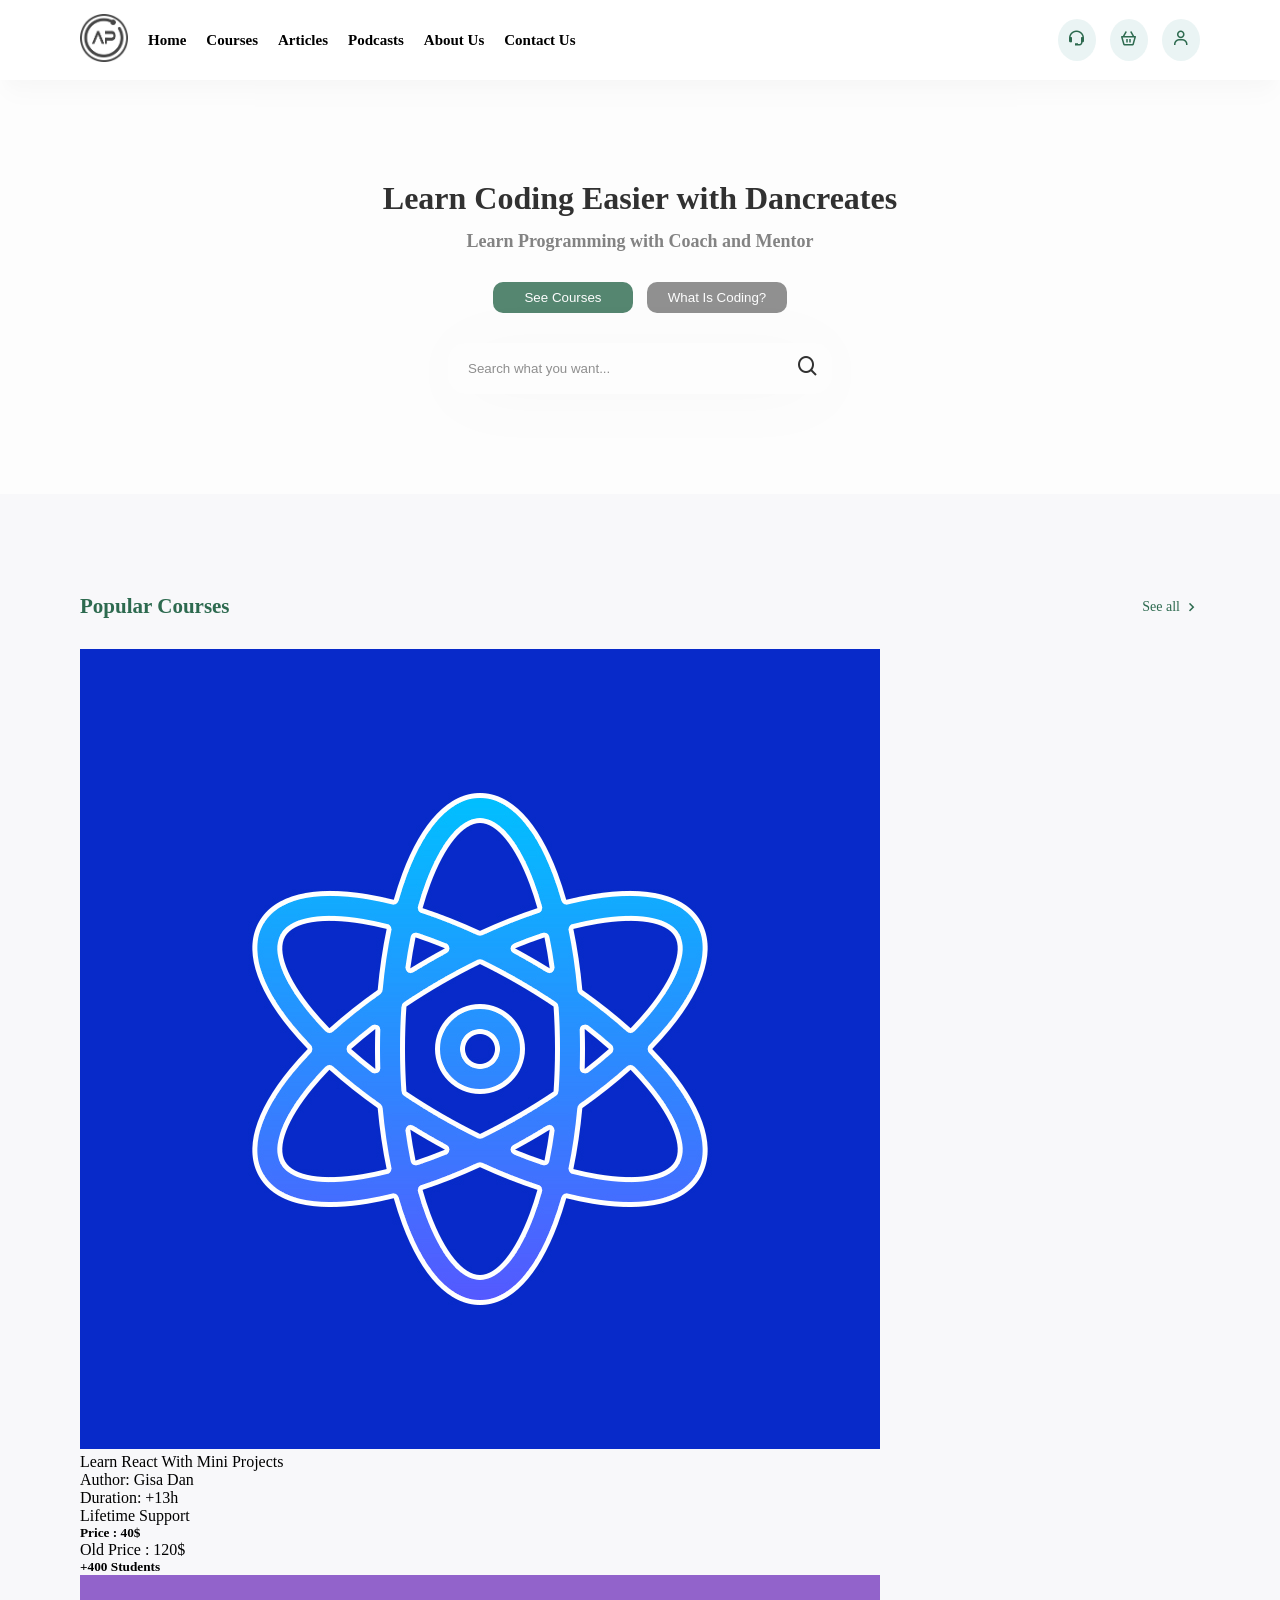
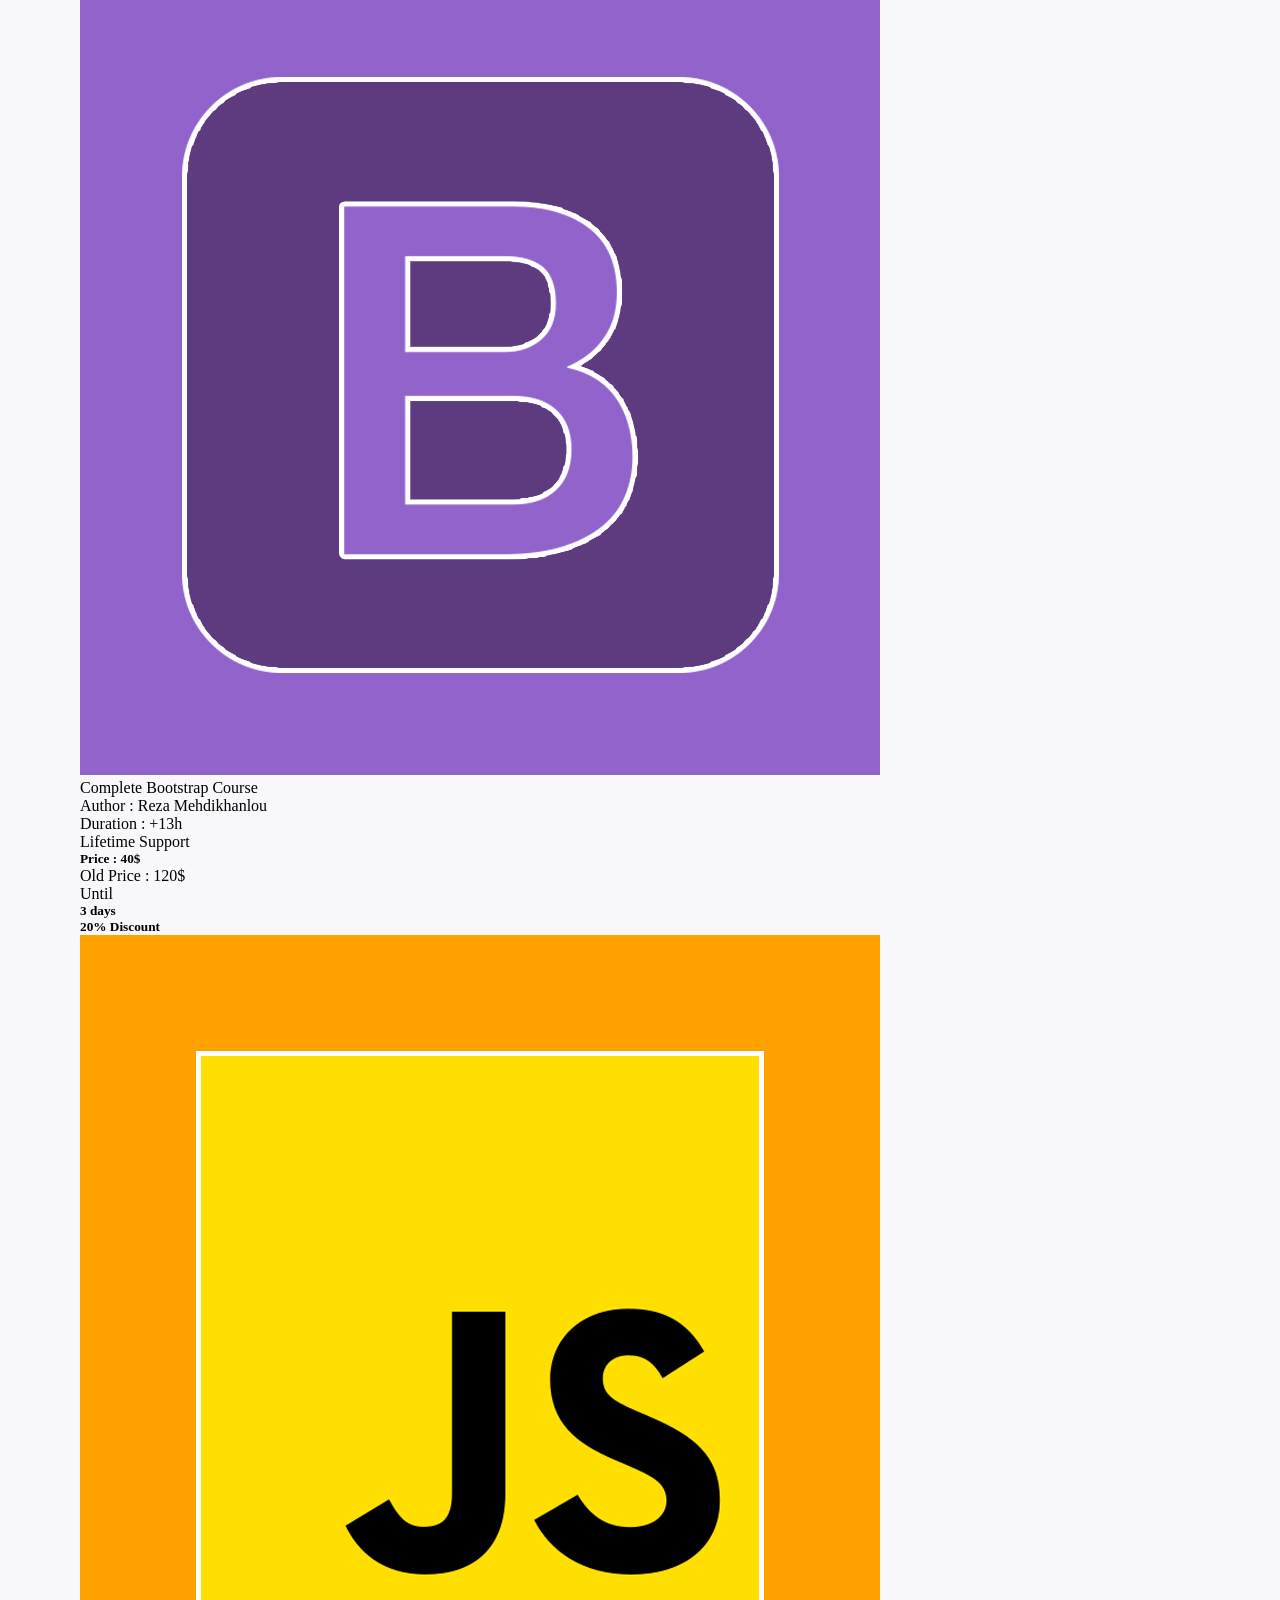
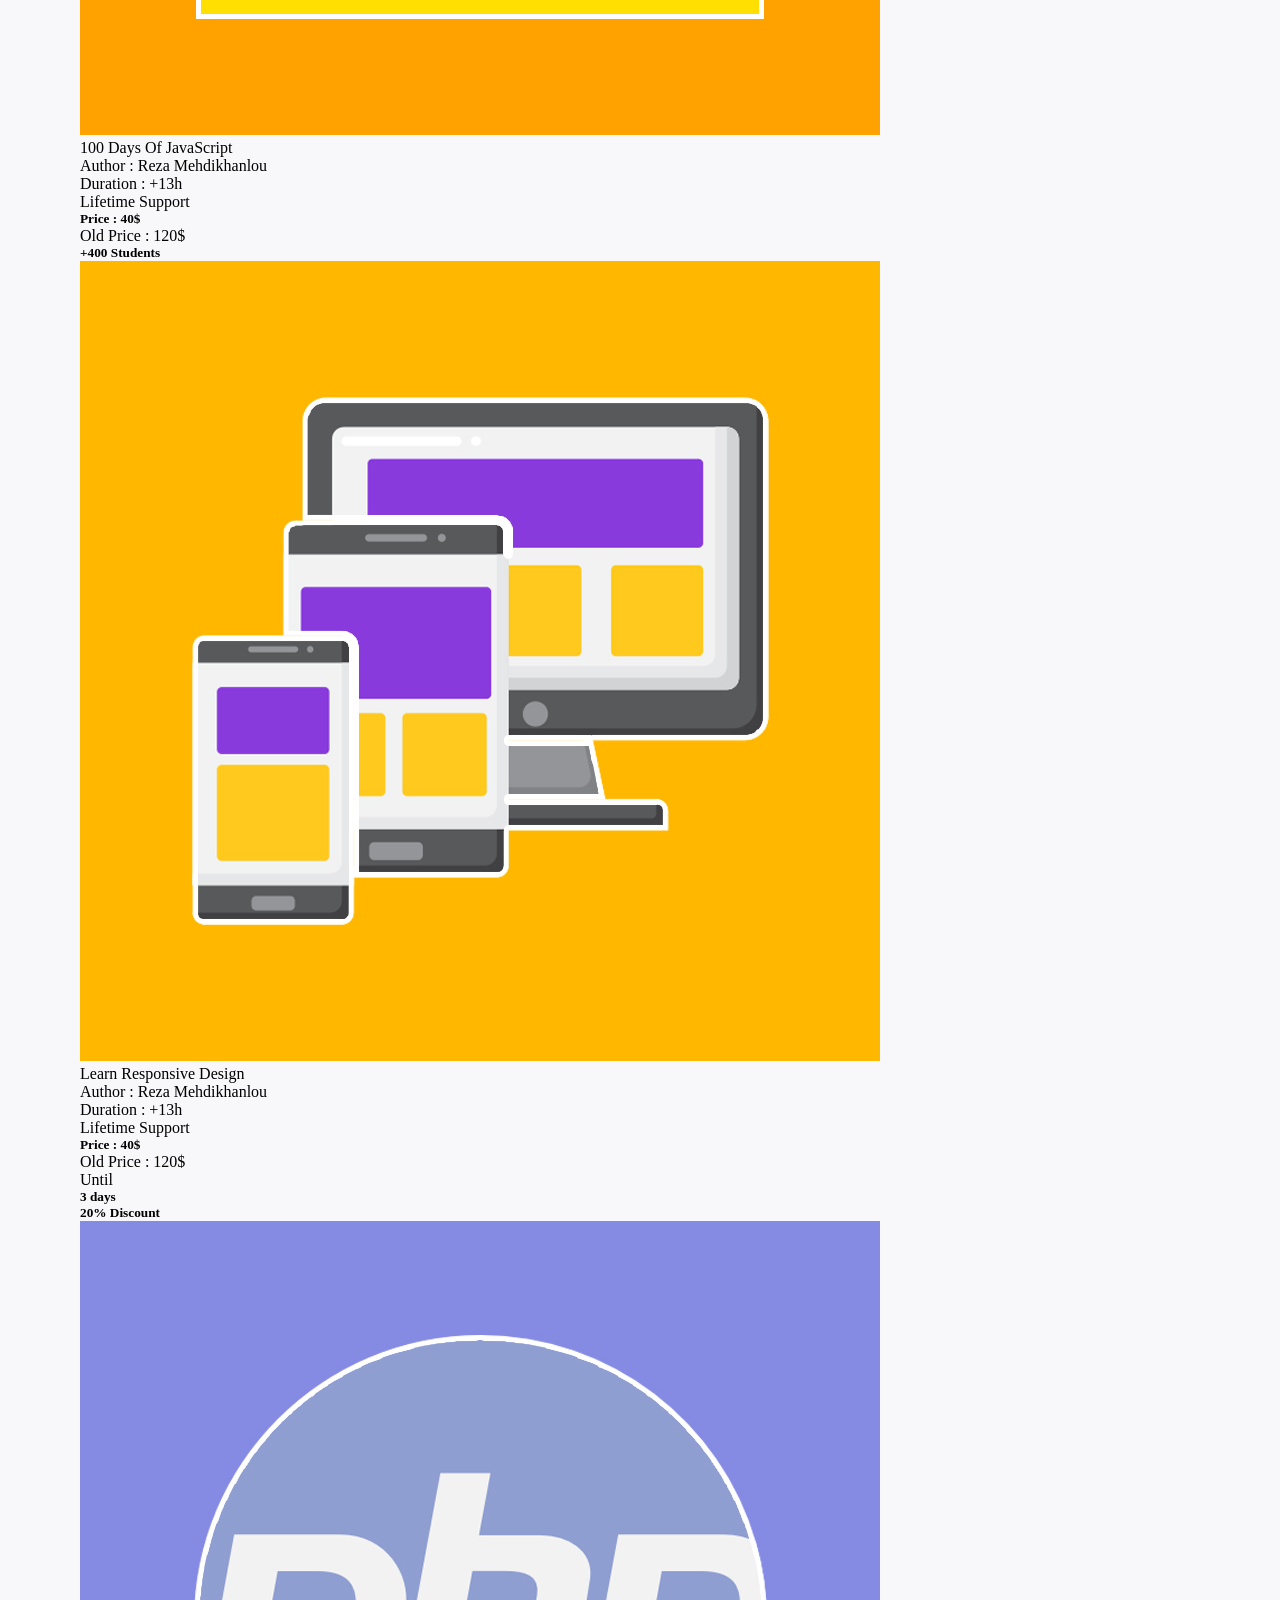
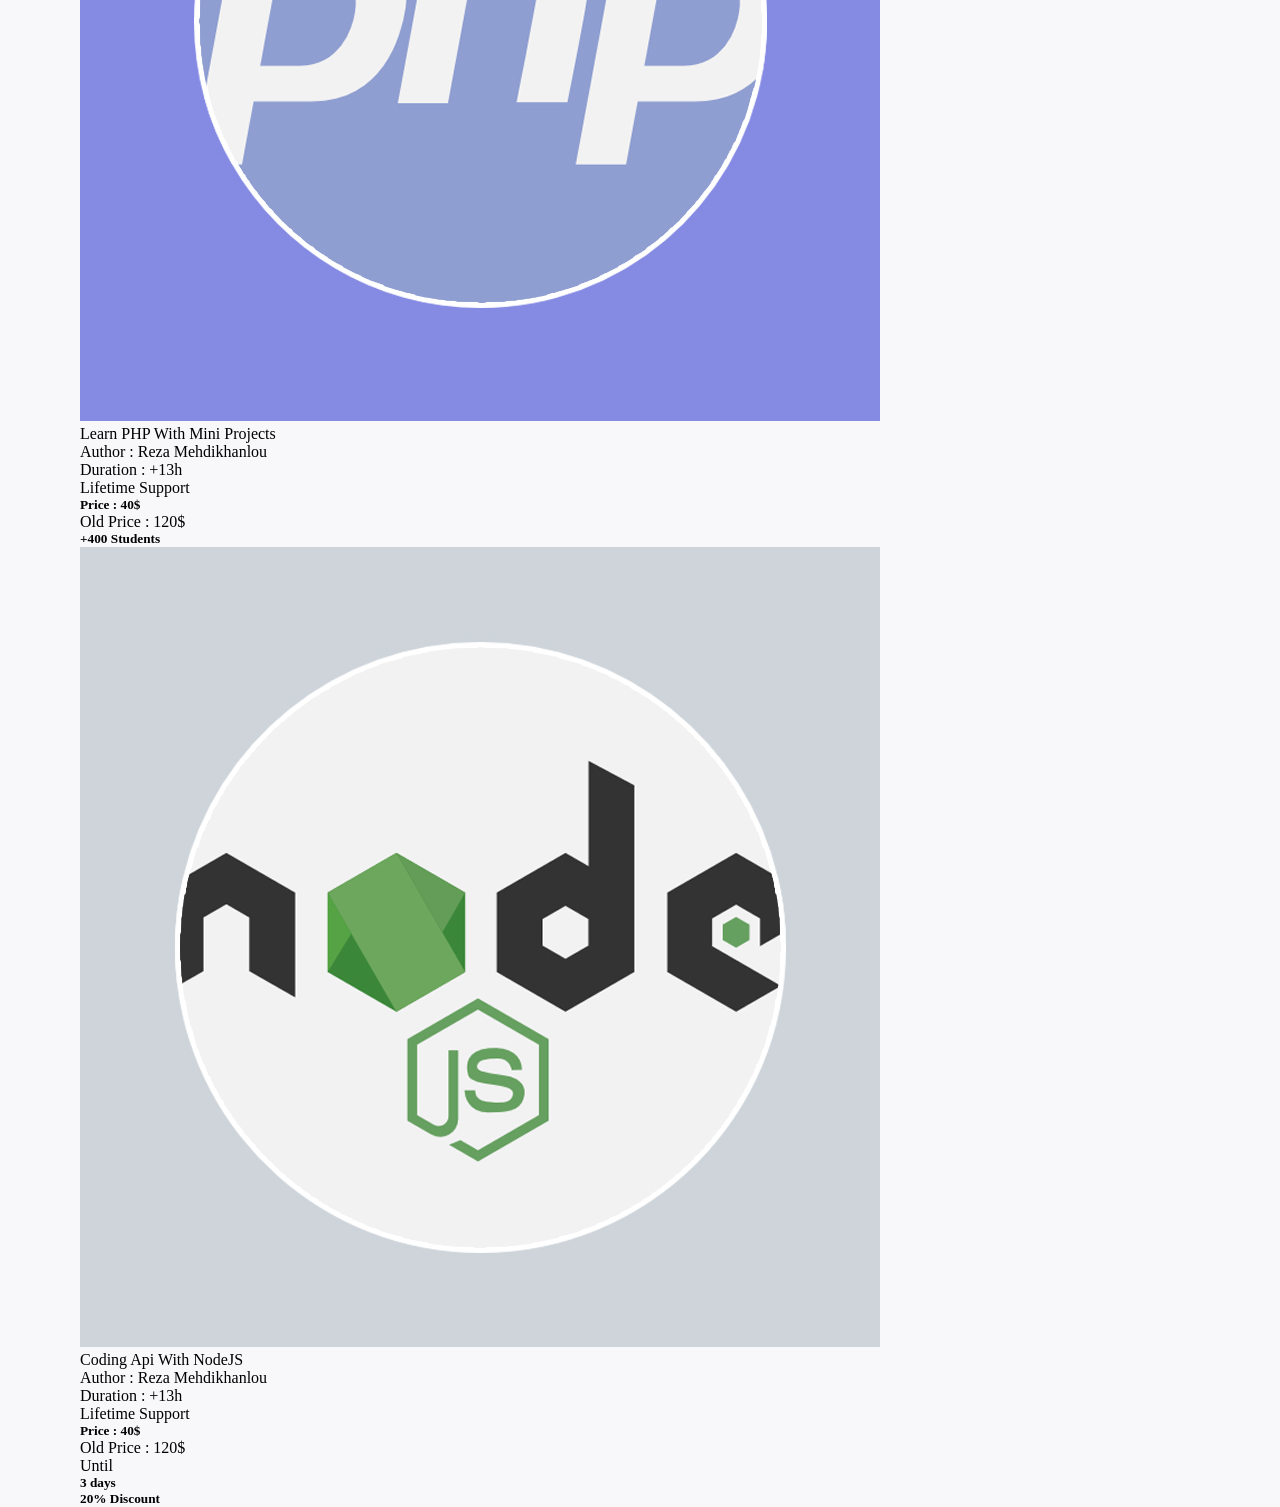
==== commit 0296d9e4: "modified files and deleted uncessary ones" ====
--- a/index.html
+++ b/index.html
@@ -61,6 +61,120 @@
                             <p>Lifetime Support</p>
                         </div>
                     </div>
+                    <div class="bottom">
+                    <div class="price">
+                        <h5>Price : 40$</h5>
+                        <p>Old Price : 120$</p>
+                    </div>
+                    <h5 class="tag"><span>+400</span> Students</h5>
+                </div>
+            </div>
+            <div class="item">
+                <div class="top">
+                    <img src="assets/course-2.jpg">
+                    <div class="info">
+                        <a href="#">Complete Bootstrap Course</a>
+                        <p>Author : Reza Mehdikhanlou</p>
+                        <p>Duration : +13h</p>
+                        <p>Lifetime Support</p>
+                    </div>
+                </div>
+                <div class="bottom">
+                    <div class="price">
+                        <h5>Price : 40$</h5>
+                        <p>Old Price : 120$</p>
+                    </div>
+                    <div class="discount">
+                        <div class="time">
+                            <p>Until</p>
+                            <h5>3 days</h5>
+                        </div>
+                        <h5><span>20%</span> Discount</h5>
+                    </div>
+                </div>
+            </div>
+            <div class="item">
+                <div class="top">
+                    <img src="assets/course-3.jpg">
+                    <div class="info">
+                        <a href="#">100 Days Of JavaScript</a>
+                        <p>Author : Reza Mehdikhanlou</p>
+                        <p>Duration : +13h</p>
+                        <p>Lifetime Support</p>
+                    </div>
+                </div>
+                <div class="bottom">
+                    <div class="price">
+                        <h5>Price : 40$</h5>
+                        <p>Old Price : 120$</p>
+                    </div>
+                    <h5 class="tag"><span>+400</span> Students</h5>
+                </div>
+            </div>
+            <div class="item">
+                <div class="top">
+                    <img src="assets/course-4.jpg">
+                    <div class="info">
+                        <a href="#">Learn Responsive Design</a>
+                        <p>Author : Reza Mehdikhanlou</p>
+                        <p>Duration : +13h</p>
+                        <p>Lifetime Support</p>
+                    </div>
+                </div>
+                <div class="bottom">
+                    <div class="price">
+                        <h5>Price : 40$</h5>
+                        <p>Old Price : 120$</p>
+                    </div>
+                    <div class="discount">
+                        <div class="time">
+                            <p>Until</p>
+                            <h5>3 days</h5>
+                        </div>
+                        <h5><span>20%</span> Discount</h5>
+                    </div>
+                </div>
+            </div>
+            <div class="item">
+                <div class="top">
+                    <img src="assets/course-5.jpg">
+                    <div class="info">
+                        <a href="#">Learn PHP With Mini Projects</a>
+                        <p>Author : Reza Mehdikhanlou</p>
+                        <p>Duration : +13h</p>
+                        <p>Lifetime Support</p>
+                    </div>
+                </div>
+                <div class="bottom">
+                    <div class="price">
+                        <h5>Price : 40$</h5>
+                        <p>Old Price : 120$</p>
+                    </div>
+                    <h5 class="tag"><span>+400</span> Students</h5>
+                </div>
+            </div>
+            <div class="item">
+                <div class="top">
+                    <img src="assets/course-6.jpg">
+                    <div class="info">
+                        <a href="#">Coding Api With NodeJS</a>
+                        <p>Author : Reza Mehdikhanlou</p>
+                        <p>Duration : +13h</p>
+                        <p>Lifetime Support</p>
+                    </div>
+                </div>
+                <div class="bottom">
+                    <div class="price">
+                        <h5>Price : 40$</h5>
+                        <p>Old Price : 120$</p>
+                    </div>
+                    <div class="discount">
+                        <div class="time">
+                            <p>Until</p>
+                            <h5>3 days</h5>
+                        </div>
+                        <h5><span>20%</span> Discount</h5>
+                    </div>
                 </div>
             </div>
         </div>
--- a/style.css
+++ b/style.css
@@ -73,7 +73,7 @@
     gap: 20px;
     background-color: #fff;
     opacity: 0.8;
-    /*background image*/
+    background-color: radial-gradient(#2d6a4f 0.75px, transparent 0.75px), radial-gradient(#2d6a4f 0.75px, #ffffff 0.75px);
 }
 
 header .info h1{
@@ -166,4 +166,5 @@
 .content .separator a i,
 .content .articles .item .bottom a i{
     font-size: 18px;
-}+}
+
